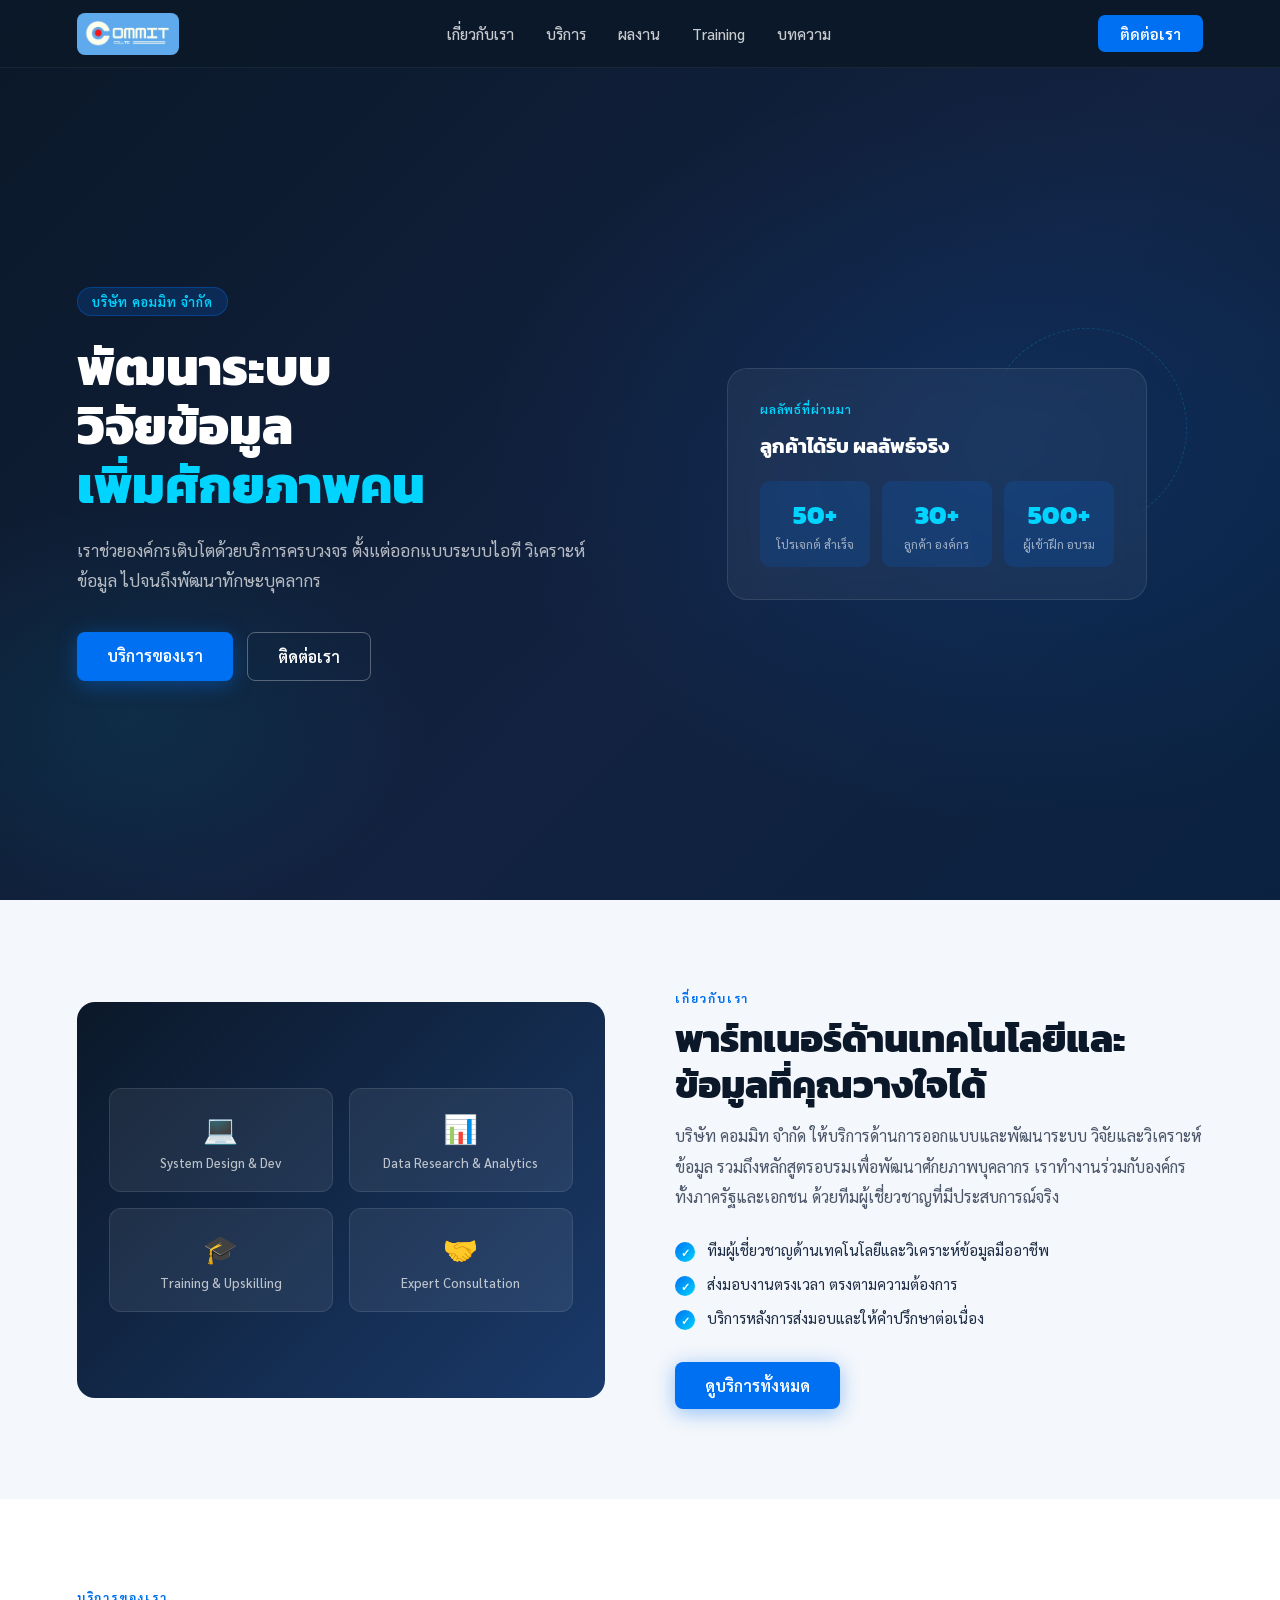
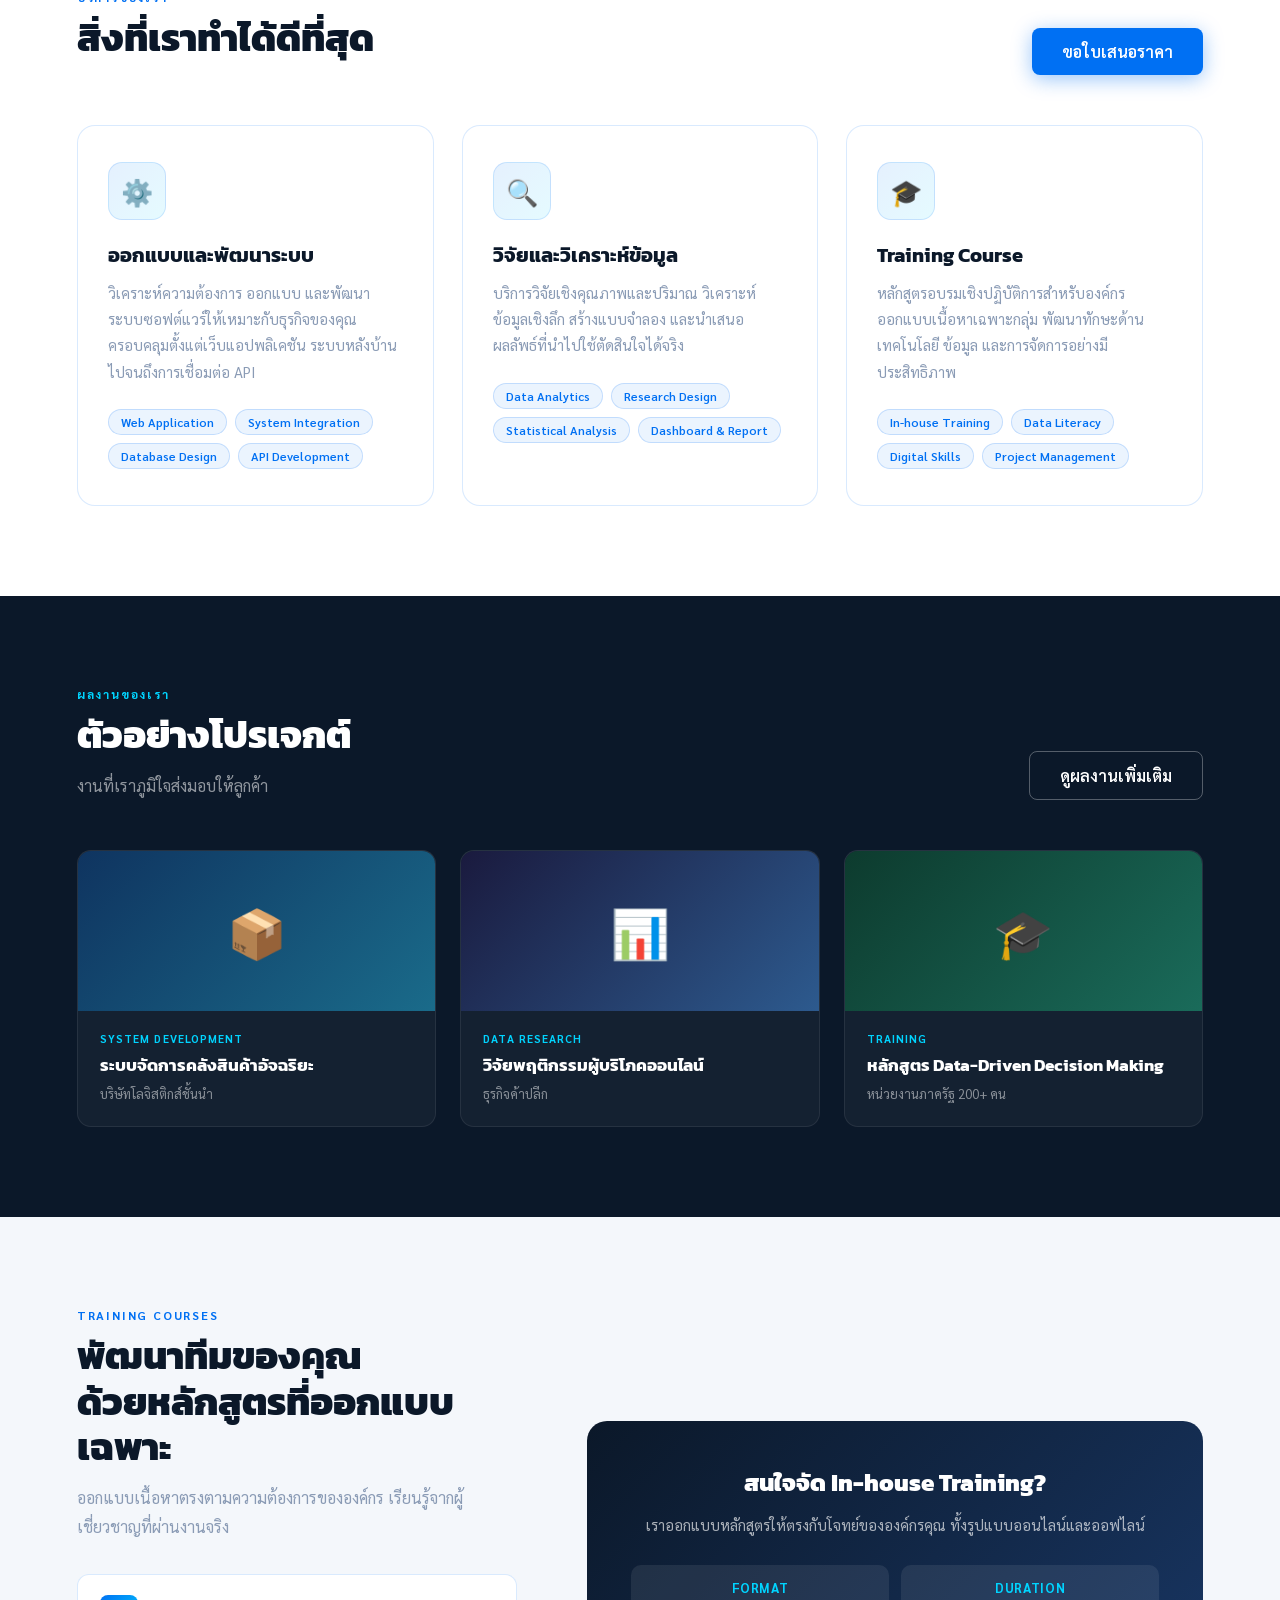
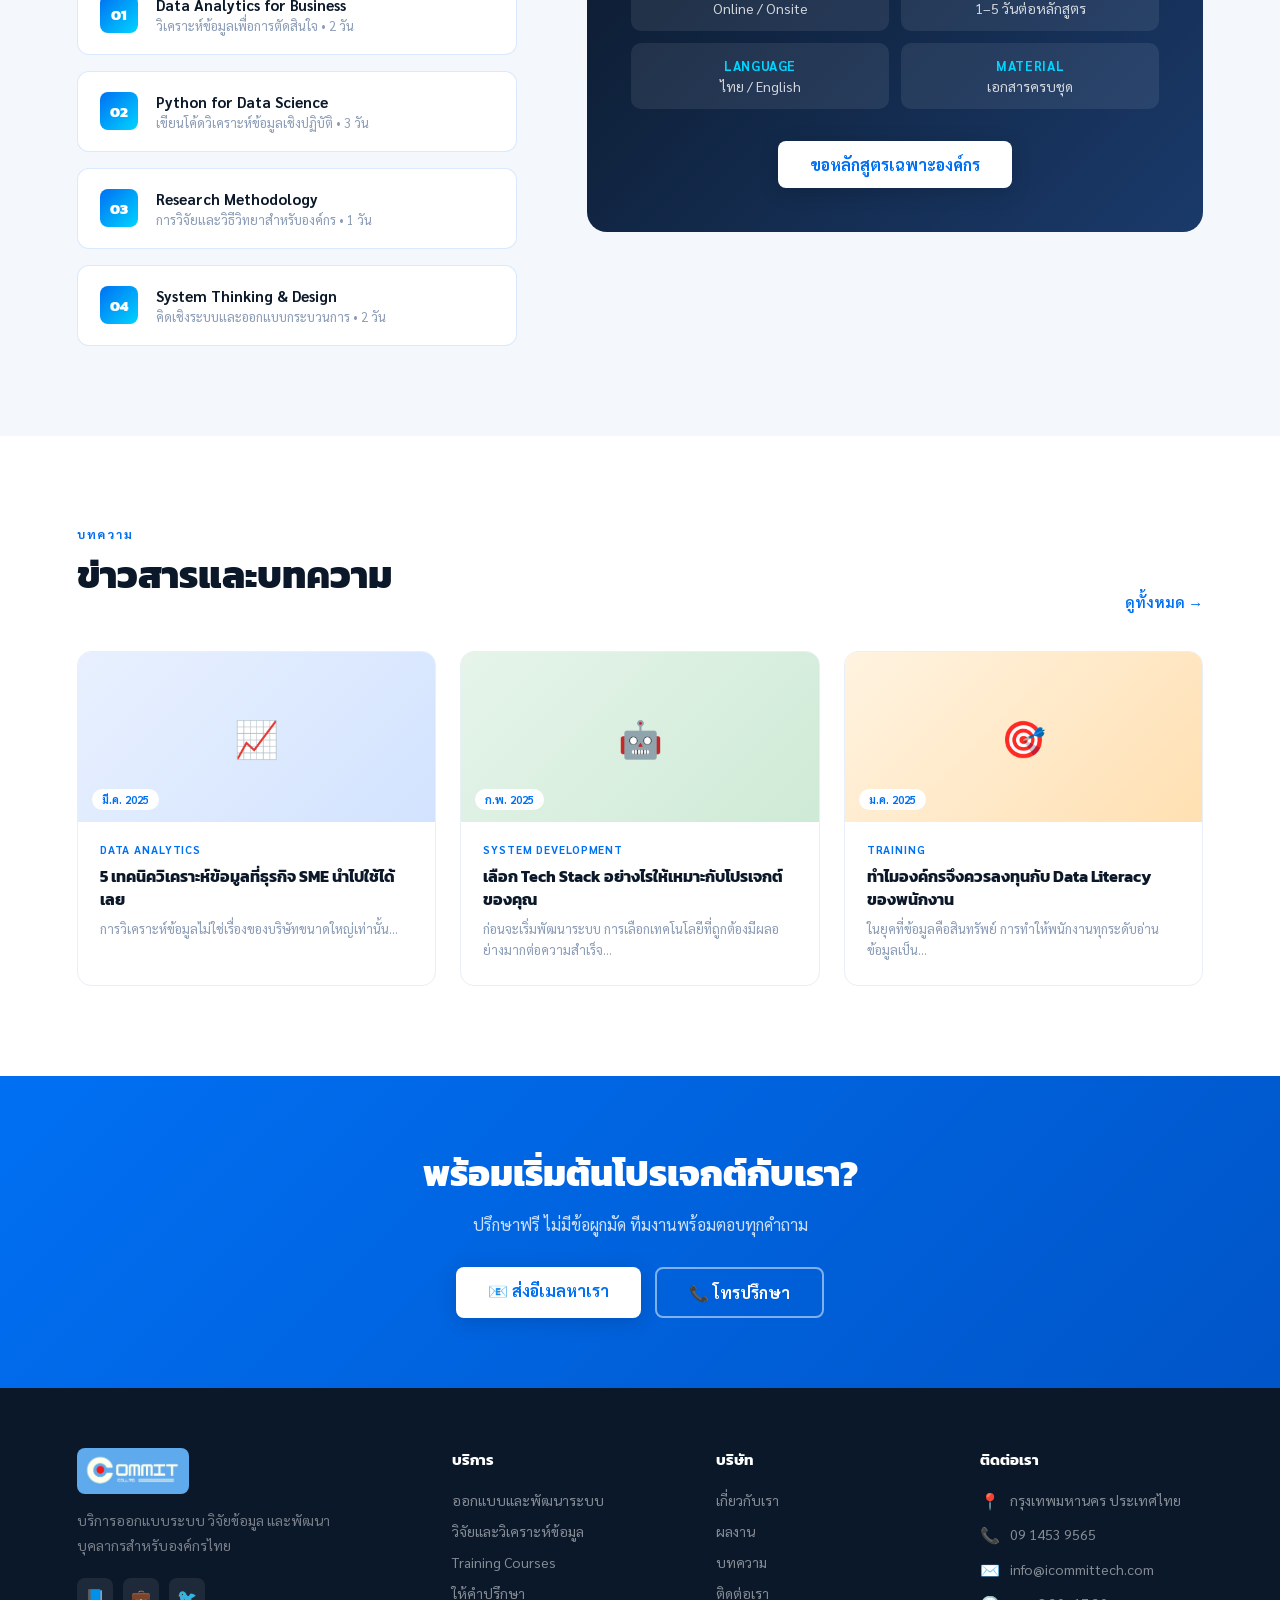
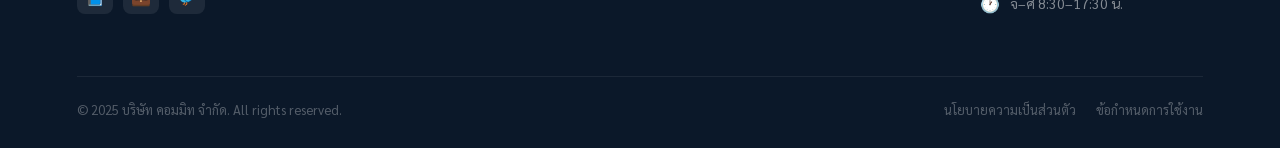
==== index.html @ 8784b89d "first upload website" ====
<!DOCTYPE html>
<html lang="th">
<head>
  <meta charset="UTF-8" />
  <meta name="viewport" content="width=device-width, initial-scale=1.0" />

  <!-- SEO -->
  <title>Commit Co., Ltd. | ออกแบบระบบ วิจัยข้อมูล Training</title>
  <meta name="description" content="บริษัท คอมมิท จำกัด ให้บริการออกแบบและพัฒนาระบบ วิจัยและวิเคราะห์ข้อมูล และ Training Course สำหรับองค์กรไทย" />
  <meta name="keywords" content="ออกแบบระบบ, พัฒนาระบบ, วิจัยข้อมูล, Data Analytics, Training, บริษัท คอมมิท" />

  <!-- Open Graph (Social Share) -->
  <meta property="og:title"       content="Commit Co., Ltd." />
  <meta property="og:description" content="ออกแบบระบบ วิจัยข้อมูล และ Training Course สำหรับองค์กร" />
  <meta property="og:image"       content="img/logo.png" />
  <meta property="og:type"        content="website" />

  <!-- Favicon -->
  <link rel="icon" type="image/png" href="img/logo.png" />

  <!-- Google Fonts -->
  <link rel="preconnect" href="https://fonts.googleapis.com" />
  <link rel="preconnect" href="https://fonts.gstatic.com" crossorigin />
  <link href="https://fonts.googleapis.com/css2?family=Sarabun:wght@300;400;500;600;700;800&family=Kanit:wght@400;600;700;800&display=swap" rel="stylesheet" />

  <!-- Stylesheet -->
  <link rel="stylesheet" href="css/style.css" />
</head>
<body>

<!-- ═══════════════════════════════════════════════════════
     NAVBAR
════════════════════════════════════════════════════════ -->
<nav role="navigation" aria-label="Main Navigation">
  <a href="#" class="logo">
    <img src="img/logo.png" alt="Commit Co., Ltd." style="height:42px;width:auto;border-radius:8px;" />
  </a>

  <ul class="nav-links">
    <li><a href="#about">เกี่ยวกับเรา</a></li>
    <li><a href="#services">บริการ</a></li>
    <li><a href="#projects">ผลงาน</a></li>
    <li><a href="#training">Training</a></li>
    <li><a href="#news">บทความ</a></li>
  </ul>

  <button class="nav-cta" onclick="document.getElementById('contact').scrollIntoView({behavior:'smooth'})">
    ติดต่อเรา
  </button>

  <div class="hamburger" role="button" aria-label="Toggle menu" aria-expanded="false" tabindex="0">
    <span></span><span></span><span></span>
  </div>
</nav>

<!-- Mobile Drawer -->
<div class="mobile-menu" aria-hidden="true">
  <a href="#about">เกี่ยวกับเรา</a>
  <a href="#services">บริการ</a>
  <a href="#projects">ผลงาน</a>
  <a href="#training">Training</a>
  <a href="#news">บทความ</a>
  <a href="#contact">ติดต่อเรา</a>
</div>


<!-- ═══════════════════════════════════════════════════════
     HERO
════════════════════════════════════════════════════════ -->
<section id="hero" aria-label="Hero">
  <div class="hero-bg"></div>
  <div class="hero-grid">

    <div class="hero-content">
      <div class="hero-label">บริษัท คอมมิท จำกัด</div>
      <h1 class="hero-title">
        พัฒนาระบบ<br />
        วิจัยข้อมูล<br />
        <span class="accent">เพิ่มศักยภาพคน</span>
      </h1>
      <p class="hero-desc">
        เราช่วยองค์กรเติบโตด้วยบริการครบวงจร ตั้งแต่ออกแบบระบบไอที
        วิเคราะห์ข้อมูล ไปจนถึงพัฒนาทักษะบุคลากร
      </p>
      <div class="hero-btns">
        <a href="#services" class="btn-primary">บริการของเรา</a>
        <a href="#contact"  class="btn-outline">ติดต่อเรา</a>
      </div>
    </div>

    <div class="hero-visual" aria-hidden="true">
      <div class="hero-card-wrap">
        <div class="deco-ring"></div>
        <div class="hero-card">
          <div class="hero-card-tag">ผลลัพธ์ที่ผ่านมา</div>
          <h3>ลูกค้าได้รับ ผลลัพธ์จริง</h3>
          <div class="hero-stats">
            <div class="stat">
              <span class="stat-num">50+</span>
              <span class="stat-lbl">โปรเจกต์ สำเร็จ</span>
            </div>
            <div class="stat">
              <span class="stat-num">30+</span>
              <span class="stat-lbl">ลูกค้า องค์กร</span>
            </div>
            <div class="stat">
              <span class="stat-num">500+</span>
              <span class="stat-lbl">ผู้เข้าฝึก อบรม</span>
            </div>
          </div>
        </div>
      </div>
    </div>

  </div>
</section>


<!-- ═══════════════════════════════════════════════════════
     ABOUT
════════════════════════════════════════════════════════ -->
<section id="about" aria-label="About Us">
  <div class="section-inner">
    <div class="about-grid">

      <div class="about-img" aria-hidden="true">
        <div class="about-img-inner">
          <div class="about-block">
            <div class="about-block-icon">💻</div>
            <div class="about-block-txt">System Design &amp; Dev</div>
          </div>
          <div class="about-block">
            <div class="about-block-icon">📊</div>
            <div class="about-block-txt">Data Research &amp; Analytics</div>
          </div>
          <div class="about-block">
            <div class="about-block-icon">🎓</div>
            <div class="about-block-txt">Training &amp; Upskilling</div>
          </div>
          <div class="about-block">
            <div class="about-block-icon">🤝</div>
            <div class="about-block-txt">Expert Consultation</div>
          </div>
        </div>
      </div>

      <div class="about-content">
        <div class="sec-label">เกี่ยวกับเรา</div>
        <h2 class="sec-title">พาร์ทเนอร์ด้านเทคโนโลยีและข้อมูลที่คุณวางใจได้</h2>
        <p class="about-body">
          บริษัท คอมมิท จำกัด ให้บริการด้านการออกแบบและพัฒนาระบบ วิจัยและวิเคราะห์ข้อมูล
          รวมถึงหลักสูตรอบรมเพื่อพัฒนาศักยภาพบุคลากร เราทำงานร่วมกับองค์กรทั้งภาครัฐและเอกชน
          ด้วยทีมผู้เชี่ยวชาญที่มีประสบการณ์จริง
        </p>
        <div class="about-points">
          <div class="about-point">
            <div class="point-dot"></div>
            <span>ทีมผู้เชี่ยวชาญด้านเทคโนโลยีและวิเคราะห์ข้อมูลมืออาชีพ</span>
          </div>
          <div class="about-point">
            <div class="point-dot"></div>
            <span>ส่งมอบงานตรงเวลา ตรงตามความต้องการ</span>
          </div>
          <div class="about-point">
            <div class="point-dot"></div>
            <span>บริการหลังการส่งมอบและให้คำปรึกษาต่อเนื่อง</span>
          </div>
        </div>
        <a href="#services" class="btn-primary">ดูบริการทั้งหมด</a>
      </div>

    </div>
  </div>
</section>


<!-- ═══════════════════════════════════════════════════════
     SERVICES
════════════════════════════════════════════════════════ -->
<section id="services" aria-label="Services">
  <div class="section-inner">
    <div class="services-header">
      <div>
        <div class="sec-label">บริการของเรา</div>
        <h2 class="sec-title">สิ่งที่เราทำได้ดีที่สุด</h2>
      </div>
      <a href="#contact" class="btn-primary">ขอใบเสนอราคา</a>
    </div>

    <div class="service-cards">

      <article class="service-card">
        <div class="svc-icon" aria-hidden="true">⚙️</div>
        <h3 class="svc-title">ออกแบบและพัฒนาระบบ</h3>
        <p class="svc-desc">
          วิเคราะห์ความต้องการ ออกแบบ และพัฒนาระบบซอฟต์แวร์ให้เหมาะกับธุรกิจของคุณ
          ครอบคลุมตั้งแต่เว็บแอปพลิเคชัน ระบบหลังบ้าน ไปจนถึงการเชื่อมต่อ API
        </p>
        <div class="svc-tags">
          <span class="tag">Web Application</span>
          <span class="tag">System Integration</span>
          <span class="tag">Database Design</span>
          <span class="tag">API Development</span>
        </div>
      </article>

      <article class="service-card">
        <div class="svc-icon" aria-hidden="true">🔍</div>
        <h3 class="svc-title">วิจัยและวิเคราะห์ข้อมูล</h3>
        <p class="svc-desc">
          บริการวิจัยเชิงคุณภาพและปริมาณ วิเคราะห์ข้อมูลเชิงลึก สร้างแบบจำลอง
          และนำเสนอผลลัพธ์ที่นำไปใช้ตัดสินใจได้จริง
        </p>
        <div class="svc-tags">
          <span class="tag">Data Analytics</span>
          <span class="tag">Research Design</span>
          <span class="tag">Statistical Analysis</span>
          <span class="tag">Dashboard &amp; Report</span>
        </div>
      </article>

      <article class="service-card">
        <div class="svc-icon" aria-hidden="true">🎓</div>
        <h3 class="svc-title">Training Course</h3>
        <p class="svc-desc">
          หลักสูตรอบรมเชิงปฏิบัติการสำหรับองค์กร ออกแบบเนื้อหาเฉพาะกลุ่ม
          พัฒนาทักษะด้านเทคโนโลยี ข้อมูล และการจัดการอย่างมีประสิทธิภาพ
        </p>
        <div class="svc-tags">
          <span class="tag">In-house Training</span>
          <span class="tag">Data Literacy</span>
          <span class="tag">Digital Skills</span>
          <span class="tag">Project Management</span>
        </div>
      </article>

    </div>
  </div>
</section>


<!-- ═══════════════════════════════════════════════════════
     PROJECTS
════════════════════════════════════════════════════════ -->
<section id="projects" aria-label="Projects">
  <div class="section-inner">
    <div class="projects-header">
      <div>
        <div class="sec-label">ผลงานของเรา</div>
        <h2 class="sec-title">ตัวอย่างโปรเจกต์</h2>
        <p class="sec-desc">งานที่เราภูมิใจส่งมอบให้ลูกค้า</p>
      </div>
      <a href="#contact" class="btn-outline" style="color:#fff;border-color:rgba(255,255,255,0.3);">
        ดูผลงานเพิ่มเติม
      </a>
    </div>

    <div class="project-grid">

      <article class="project-card">
        <div class="project-thumb t1" aria-hidden="true">📦</div>
        <div class="project-body">
          <div class="project-cat">System Development</div>
          <h3 class="project-name">ระบบจัดการคลังสินค้าอัจฉริยะ</h3>
          <p class="project-sub">บริษัทโลจิสติกส์ชั้นนำ</p>
        </div>
      </article>

      <article class="project-card">
        <div class="project-thumb t2" aria-hidden="true">📊</div>
        <div class="project-body">
          <div class="project-cat">Data Research</div>
          <h3 class="project-name">วิจัยพฤติกรรมผู้บริโภคออนไลน์</h3>
          <p class="project-sub">ธุรกิจค้าปลีก</p>
        </div>
      </article>

      <article class="project-card">
        <div class="project-thumb t3" aria-hidden="true">🎓</div>
        <div class="project-body">
          <div class="project-cat">Training</div>
          <h3 class="project-name">หลักสูตร Data-Driven Decision Making</h3>
          <p class="project-sub">หน่วยงานภาครัฐ 200+ คน</p>
        </div>
      </article>

    </div>
  </div>
</section>


<!-- ═══════════════════════════════════════════════════════
     TRAINING
════════════════════════════════════════════════════════ -->
<section id="training" aria-label="Training Courses">
  <div class="section-inner">
    <div class="training-grid">

      <div>
        <div class="sec-label">Training Courses</div>
        <h2 class="sec-title">พัฒนาทีมของคุณ<br />ด้วยหลักสูตรที่ออกแบบเฉพาะ</h2>
        <p class="sec-desc">
          ออกแบบเนื้อหาตรงตามความต้องการขององค์กร เรียนรู้จากผู้เชี่ยวชาญที่ผ่านงานจริง
        </p>
        <div class="course-list">
          <div class="course-item">
            <div class="course-num">01</div>
            <div class="course-info">
              <div class="course-name">Data Analytics for Business</div>
              <div class="course-meta">วิเคราะห์ข้อมูลเพื่อการตัดสินใจ • 2 วัน</div>
            </div>
          </div>
          <div class="course-item">
            <div class="course-num">02</div>
            <div class="course-info">
              <div class="course-name">Python for Data Science</div>
              <div class="course-meta">เขียนโค้ดวิเคราะห์ข้อมูลเชิงปฏิบัติ • 3 วัน</div>
            </div>
          </div>
          <div class="course-item">
            <div class="course-num">03</div>
            <div class="course-info">
              <div class="course-name">Research Methodology</div>
              <div class="course-meta">การวิจัยและวิธีวิทยาสำหรับองค์กร • 1 วัน</div>
            </div>
          </div>
          <div class="course-item">
            <div class="course-num">04</div>
            <div class="course-info">
              <div class="course-name">System Thinking &amp; Design</div>
              <div class="course-meta">คิดเชิงระบบและออกแบบกระบวนการ • 2 วัน</div>
            </div>
          </div>
        </div>
      </div>

      <div class="training-cta-box">
        <h3>สนใจจัด In-house Training?</h3>
        <p>เราออกแบบหลักสูตรให้ตรงกับโจทย์ขององค์กรคุณ ทั้งรูปแบบออนไลน์และออฟไลน์</p>
        <div class="cta-feat">
          <div class="cta-feat-item"><strong>FORMAT</strong>Online / Onsite</div>
          <div class="cta-feat-item"><strong>DURATION</strong>1–5 วันต่อหลักสูตร</div>
          <div class="cta-feat-item"><strong>LANGUAGE</strong>ไทย / English</div>
          <div class="cta-feat-item"><strong>MATERIAL</strong>เอกสารครบชุด</div>
        </div>
        <a href="#contact" class="btn-white">ขอหลักสูตรเฉพาะองค์กร</a>
      </div>

    </div>
  </div>
</section>


<!-- ═══════════════════════════════════════════════════════
     NEWS
════════════════════════════════════════════════════════ -->
<section id="news" aria-label="News and Articles">
  <div class="section-inner">
    <div class="news-header">
      <div>
        <div class="sec-label">บทความ</div>
        <h2 class="sec-title">ข่าวสารและบทความ</h2>
      </div>
      <a href="#" class="news-all-link">ดูทั้งหมด →</a>
    </div>

    <div class="news-grid">

      <article class="news-card">
        <div class="news-thumb n1" aria-hidden="true">
          📈
          <div class="news-date">มี.ค. 2025</div>
        </div>
        <div class="news-body">
          <div class="news-cat">Data Analytics</div>
          <h3 class="news-title">5 เทคนิควิเคราะห์ข้อมูลที่ธุรกิจ SME นำไปใช้ได้เลย</h3>
          <p class="news-excerpt">การวิเคราะห์ข้อมูลไม่ใช่เรื่องของบริษัทขนาดใหญ่เท่านั้น...</p>
        </div>
      </article>

      <article class="news-card">
        <div class="news-thumb n2" aria-hidden="true">
          🤖
          <div class="news-date">ก.พ. 2025</div>
        </div>
        <div class="news-body">
          <div class="news-cat">System Development</div>
          <h3 class="news-title">เลือก Tech Stack อย่างไรให้เหมาะกับโปรเจกต์ของคุณ</h3>
          <p class="news-excerpt">ก่อนจะเริ่มพัฒนาระบบ การเลือกเทคโนโลยีที่ถูกต้องมีผลอย่างมากต่อความสำเร็จ...</p>
        </div>
      </article>

      <article class="news-card">
        <div class="news-thumb n3" aria-hidden="true">
          🎯
          <div class="news-date">ม.ค. 2025</div>
        </div>
        <div class="news-body">
          <div class="news-cat">Training</div>
          <h3 class="news-title">ทำไมองค์กรจึงควรลงทุนกับ Data Literacy ของพนักงาน</h3>
          <p class="news-excerpt">ในยุคที่ข้อมูลคือสินทรัพย์ การทำให้พนักงานทุกระดับอ่านข้อมูลเป็น...</p>
        </div>
      </article>

    </div>
  </div>
</section>


<!-- ═══════════════════════════════════════════════════════
     CTA BAND
════════════════════════════════════════════════════════ -->
<section id="cta-band" aria-label="Call to Action">
  <h2>พร้อมเริ่มต้นโปรเจกต์กับเรา?</h2>
  <p>ปรึกษาฟรี ไม่มีข้อผูกมัด ทีมงานพร้อมตอบทุกคำถาม</p>
  <div class="cta-band-btns">
    <a href="mailto:info@commit.co.th" class="btn-white">📧 ส่งอีเมลหาเรา</a>
    <a href="tel:020000000"            class="btn-ghost">📞 โทรปรึกษา</a>
  </div>
</section>


<!-- ═══════════════════════════════════════════════════════
     FOOTER
════════════════════════════════════════════════════════ -->
<footer id="contact" aria-label="Footer and Contact">
  <div class="footer-grid">

    <div class="footer-brand">
      <a href="#" class="logo">
        <img src="img/logo.png" alt="Commit Co., Ltd." style="height:46px;width:auto;border-radius:8px;" />
      </a>
      <p>บริการออกแบบระบบ วิจัยข้อมูล และพัฒนาบุคลากรสำหรับองค์กรไทย</p>
      <div class="footer-social">
        <a href="#" class="social-btn" aria-label="Facebook">📘</a>
        <a href="#" class="social-btn" aria-label="LinkedIn">💼</a>
        <a href="#" class="social-btn" aria-label="Twitter">🐦</a>
      </div>
    </div>

    <div class="footer-col">
      <h4>บริการ</h4>
      <ul>
        <li><a href="#services">ออกแบบและพัฒนาระบบ</a></li>
        <li><a href="#services">วิจัยและวิเคราะห์ข้อมูล</a></li>
        <li><a href="#training">Training Courses</a></li>
        <li><a href="#services">ให้คำปรึกษา</a></li>
      </ul>
    </div>

    <div class="footer-col">
      <h4>บริษัท</h4>
      <ul>
        <li><a href="#about">เกี่ยวกับเรา</a></li>
        <li><a href="#projects">ผลงาน</a></li>
        <li><a href="#news">บทความ</a></li>
        <li><a href="#contact">ติดต่อเรา</a></li>
      </ul>
    </div>

    <div class="footer-col">
      <h4>ติดต่อเรา</h4>
      <div class="footer-contact-item">
        <span class="contact-icon">📍</span>
        <span class="contact-text">กรุงเทพมหานคร ประเทศไทย</span>
      </div>
      <div class="footer-contact-item">
        <span class="contact-icon">📞</span>
        <span class="contact-text">09 1453 9565</span>
      </div>
      <div class="footer-contact-item">
        <span class="contact-icon">✉️</span>
        <span class="contact-text">info@icommittech.com</span>
      </div>
      <div class="footer-contact-item">
        <span class="contact-icon">🕐</span>
        <span class="contact-text">จ–ศ 8:30–17:30 น.</span>
      </div>
    </div>

  </div>

  <div class="footer-bottom">
    <p>© 2025 บริษัท คอมมิท จำกัด. All rights reserved.</p>
    <div class="footer-links">
      <a href="#">นโยบายความเป็นส่วนตัว</a>
      <a href="#">ข้อกำหนดการใช้งาน</a>
    </div>
  </div>
</footer>


<!-- JavaScript -->
<script src="js/main.js"></script>
</body>
</html>
---- css/style.css ----
/* ============================================================
   COMMIT CO., LTD. — Main Stylesheet
   style.css
   ============================================================ */

*, *::before, *::after { box-sizing: border-box; margin: 0; padding: 0; }

:root {
  --navy:    #0B1829;
  --navy2:   #122240;
  --blue:    #0070F3;
  --blue-lt: #3B9BFF;
  --cyan:    #00D4FF;
  --white:   #FFFFFF;
  --off:     #F4F7FB;
  --gray:    #8A9BB5;
  --text:    #1E2D45;
  --border:  rgba(0,112,243,0.15);
  --shadow:  0 8px 40px rgba(0,0,0,0.10);
}

html { scroll-behavior: smooth; }
body { font-family: 'Sarabun', sans-serif; color: var(--text); background: #fff; overflow-x: hidden; }

/* ── NAVBAR ─────────────────────────────────────────── */
nav {
  position: fixed; top: 0; left: 0; right: 0; z-index: 100;
  display: flex; align-items: center; justify-content: space-between;
  padding: 0 6%; height: 68px;
  background: rgba(11,24,41,0.96);
  backdrop-filter: blur(12px);
  border-bottom: 1px solid rgba(255,255,255,0.06);
  transition: background .3s;
}
.logo { display: flex; align-items: center; gap: 10px; text-decoration: none; }
.nav-links { display: flex; gap: 32px; list-style: none; }
.nav-links a {
  color: rgba(255,255,255,0.78); text-decoration: none;
  font-size: 15px; font-weight: 500; transition: color .2s;
}
.nav-links a:hover { color: var(--cyan); }
.nav-cta {
  background: var(--blue); color: #fff; border: none; border-radius: 7px;
  padding: 9px 22px; font-family: 'Sarabun', sans-serif; font-size: 15px;
  font-weight: 600; cursor: pointer; transition: background .2s, transform .15s;
}
.nav-cta:hover { background: var(--blue-lt); transform: translateY(-1px); }
.hamburger { display: none; flex-direction: column; gap: 5px; cursor: pointer; }
.hamburger span { display: block; width: 24px; height: 2px; background: #fff; border-radius: 2px; }

/* Mobile Nav Drawer */
.mobile-menu {
  display: none; position: fixed; top: 68px; left: 0; right: 0; z-index: 99;
  background: rgba(11,24,41,0.98); backdrop-filter: blur(12px);
  padding: 20px 6% 28px; border-bottom: 1px solid rgba(255,255,255,0.08);
  flex-direction: column; gap: 4px;
}
.mobile-menu.open { display: flex; }
.mobile-menu a {
  color: rgba(255,255,255,0.8); text-decoration: none; font-size: 16px;
  font-weight: 500; padding: 12px 0; border-bottom: 1px solid rgba(255,255,255,0.06);
  transition: color .2s;
}
.mobile-menu a:last-child { border-bottom: none; }
.mobile-menu a:hover { color: var(--cyan); }

/* ── HERO ────────────────────────────────────────────── */
#hero {
  min-height: 100vh;
  background: linear-gradient(135deg, var(--navy) 0%, var(--navy2) 60%, #0a2240 100%);
  display: flex; align-items: center;
  padding: 68px 6% 0;
  position: relative; overflow: hidden;
}
.hero-bg {
  position: absolute; inset: 0; pointer-events: none;
  background:
    radial-gradient(ellipse 60% 60% at 80% 50%, rgba(0,112,243,0.14) 0%, transparent 70%),
    radial-gradient(ellipse 40% 40% at 10% 80%, rgba(0,212,255,0.08) 0%, transparent 60%);
}
.hero-grid {
  display: grid; grid-template-columns: 1fr 1fr;
  gap: 60px; align-items: center;
  width: 100%; max-width: 1200px; margin: 0 auto;
  position: relative; z-index: 1;
}
.hero-label {
  display: inline-block;
  background: rgba(0,112,243,0.18); border: 1px solid rgba(0,112,243,0.35);
  color: var(--cyan); font-size: 13px; font-weight: 600; letter-spacing: .08em;
  padding: 5px 14px; border-radius: 20px; margin-bottom: 22px; text-transform: uppercase;
}
.hero-title {
  font-family: 'Kanit', sans-serif; font-size: clamp(32px,4vw,52px);
  font-weight: 800; color: #fff; line-height: 1.15; margin-bottom: 20px;
}
.hero-title .accent { color: var(--cyan); }
.hero-desc { font-size: 17px; color: rgba(255,255,255,0.7); line-height: 1.8; margin-bottom: 36px; }
.hero-btns { display: flex; gap: 14px; flex-wrap: wrap; }

/* Buttons */
.btn-primary {
  background: var(--blue); color: #fff; padding: 13px 30px; border-radius: 8px;
  font-size: 16px; font-weight: 600; text-decoration: none;
  transition: background .2s, transform .15s, box-shadow .2s;
  box-shadow: 0 4px 20px rgba(0,112,243,0.4);
  display: inline-block;
}
.btn-primary:hover { background: var(--blue-lt); transform: translateY(-2px); box-shadow: 0 6px 28px rgba(0,112,243,0.5); }
.btn-outline {
  border: 1.5px solid rgba(255,255,255,0.3); color: #fff;
  padding: 13px 30px; border-radius: 8px;
  font-size: 16px; font-weight: 600; text-decoration: none;
  transition: border-color .2s, background .2s; display: inline-block;
}
.btn-outline:hover { border-color: var(--cyan); background: rgba(0,212,255,0.08); }
.btn-white {
  background: #fff; color: var(--blue); padding: 13px 32px; border-radius: 8px;
  font-size: 16px; font-weight: 700; text-decoration: none;
  transition: transform .15s, box-shadow .2s;
  box-shadow: 0 4px 20px rgba(0,0,0,0.15); display: inline-block;
}
.btn-white:hover { transform: translateY(-2px); box-shadow: 0 6px 28px rgba(0,0,0,0.2); }
.btn-ghost {
  border: 2px solid rgba(255,255,255,0.5); color: #fff;
  padding: 13px 32px; border-radius: 8px;
  font-size: 16px; font-weight: 700; text-decoration: none;
  transition: border-color .2s, background .2s; display: inline-block;
}
.btn-ghost:hover { border-color: #fff; background: rgba(255,255,255,0.1); }

/* Hero Visual Card */
.hero-visual { display: flex; justify-content: center; align-items: center; }
.hero-card-wrap { position: relative; width: 100%; max-width: 420px; }
.hero-card {
  background: rgba(255,255,255,0.05); border: 1px solid rgba(255,255,255,0.1);
  border-radius: 20px; padding: 32px; backdrop-filter: blur(10px);
  animation: float 5s ease-in-out infinite;
}
@keyframes float { 0%,100%{transform:translateY(0)} 50%{transform:translateY(-12px)} }
.hero-card-tag {
  font-size: 12px; color: var(--cyan); font-weight: 600;
  letter-spacing: .08em; text-transform: uppercase; margin-bottom: 14px;
}
.hero-card h3 { color: #fff; font-family: 'Kanit', sans-serif; font-size: 20px; font-weight: 700; margin-bottom: 20px; }
.hero-stats { display: grid; grid-template-columns: repeat(3,1fr); gap: 12px; }
.stat { background: rgba(0,112,243,0.15); border-radius: 10px; padding: 14px 10px; text-align: center; }
.stat-num { font-family: 'Kanit', sans-serif; font-size: 26px; font-weight: 800; color: var(--cyan); display: block; }
.stat-lbl { font-size: 12px; color: rgba(255,255,255,0.6); margin-top: 3px; line-height: 1.3; display: block; }
.deco-ring {
  position: absolute; width: 200px; height: 200px; border-radius: 50%;
  border: 1.5px dashed rgba(0,212,255,0.2);
  top: -40px; right: -40px; animation: spin 25s linear infinite;
}
@keyframes spin { to{transform:rotate(360deg)} }

/* ── SECTIONS BASE ───────────────────────────────────── */
section { padding: 90px 6%; }
.section-inner { max-width: 1200px; margin: 0 auto; }
.sec-label {
  font-size: 12px; font-weight: 700; letter-spacing: .15em;
  text-transform: uppercase; color: var(--blue); margin-bottom: 10px;
}
.sec-title {
  font-family: 'Kanit', sans-serif; font-size: clamp(26px,3vw,38px);
  font-weight: 800; color: var(--navy); line-height: 1.2; margin-bottom: 14px;
}
.sec-desc { font-size: 16px; color: var(--gray); line-height: 1.8; max-width: 580px; }

/* ── ABOUT ───────────────────────────────────────────── */
#about { background: var(--off); }
.about-grid { display: grid; grid-template-columns: 1fr 1fr; gap: 70px; align-items: center; }
.about-img {
  border-radius: 18px; overflow: hidden;
  background: linear-gradient(135deg, var(--navy) 0%, #1a3a6b 100%);
  aspect-ratio: 4/3; display: flex; align-items: center; justify-content: center;
}
.about-img-inner { display: grid; grid-template-columns: 1fr 1fr; gap: 16px; padding: 32px; width: 100%; }
.about-block {
  background: rgba(255,255,255,0.07); border-radius: 12px; padding: 20px 16px;
  border: 1px solid rgba(255,255,255,0.1); text-align: center;
}
.about-block-icon { font-size: 28px; margin-bottom: 8px; }
.about-block-txt { font-size: 13px; color: rgba(255,255,255,0.7); font-weight: 500; }
.about-body { font-size: 16px; color: #4A5568; line-height: 1.9; margin-bottom: 28px; }
.about-points { display: flex; flex-direction: column; gap: 12px; margin-bottom: 32px; }
.about-point { display: flex; align-items: flex-start; gap: 12px; font-size: 15px; color: var(--text); }
.point-dot {
  width: 20px; height: 20px; border-radius: 50%;
  background: linear-gradient(135deg,var(--blue),var(--cyan));
  flex-shrink: 0; margin-top: 2px;
  display: flex; align-items: center; justify-content: center;
}
.point-dot::after { content:'✓'; color:#fff; font-size:11px; font-weight:700; }

/* ── SERVICES ────────────────────────────────────────── */
#services { background: #fff; }
.services-header {
  display: flex; justify-content: space-between; align-items: flex-end;
  margin-bottom: 50px; flex-wrap: wrap; gap: 20px;
}
.service-cards { display: grid; grid-template-columns: repeat(3,1fr); gap: 28px; }
.service-card {
  border: 1.5px solid var(--border); border-radius: 18px; padding: 36px 30px;
  background: #fff; transition: transform .25s, box-shadow .25s, border-color .25s;
  position: relative; overflow: hidden;
}
.service-card::before {
  content: ''; position: absolute; top: 0; left: 0; right: 0; height: 4px;
  background: linear-gradient(90deg, var(--blue), var(--cyan));
  transform: scaleX(0); transform-origin: left; transition: transform .3s;
}
.service-card:hover { transform: translateY(-6px); box-shadow: 0 20px 50px rgba(0,112,243,0.12); border-color: var(--blue); }
.service-card:hover::before { transform: scaleX(1); }
.svc-icon {
  width: 58px; height: 58px; border-radius: 14px;
  background: linear-gradient(135deg, rgba(0,112,243,0.1), rgba(0,212,255,0.1));
  display: flex; align-items: center; justify-content: center;
  font-size: 26px; margin-bottom: 22px;
  border: 1px solid rgba(0,112,243,0.15);
}
.svc-title { font-family: 'Kanit', sans-serif; font-size: 20px; font-weight: 700; color: var(--navy); margin-bottom: 12px; line-height: 1.3; }
.svc-desc { font-size: 15px; color: var(--gray); line-height: 1.75; margin-bottom: 24px; }
.svc-tags { display: flex; flex-wrap: wrap; gap: 8px; }
.tag {
  font-size: 12px; font-weight: 600; padding: 4px 12px; border-radius: 20px;
  background: rgba(0,112,243,0.08); color: var(--blue); border: 1px solid rgba(0,112,243,0.18);
}

/* ── PROJECTS ────────────────────────────────────────── */
#projects { background: var(--navy); }
#projects .sec-label { color: var(--cyan); }
#projects .sec-title { color: #fff; }
#projects .sec-desc  { color: rgba(255,255,255,0.55); }
.projects-header {
  display: flex; justify-content: space-between; align-items: flex-end;
  flex-wrap: wrap; gap: 16px;
}
.project-grid { display: grid; grid-template-columns: repeat(3,1fr); gap: 24px; margin-top: 50px; }
.project-card {
  border-radius: 14px; overflow: hidden;
  background: rgba(255,255,255,0.04); border: 1px solid rgba(255,255,255,0.08);
  transition: transform .25s, border-color .25s; cursor: pointer;
}
.project-card:hover { transform: translateY(-4px); border-color: rgba(0,212,255,0.3); }
.project-thumb {
  height: 160px; display: flex; align-items: center;
  justify-content: center; font-size: 48px;
}
.project-thumb.t1 { background: linear-gradient(135deg,#0f3460,#1a6b8a); }
.project-thumb.t2 { background: linear-gradient(135deg,#1a1a3e,#2d5a8e); }
.project-thumb.t3 { background: linear-gradient(135deg,#0d3b2e,#1a6b5a); }
.project-body { padding: 20px 22px 24px; }
.project-cat { font-size: 11px; font-weight: 700; color: var(--cyan); letter-spacing: .1em; text-transform: uppercase; margin-bottom: 8px; }
.project-name { font-family: 'Kanit', sans-serif; font-size: 17px; font-weight: 700; color: #fff; margin-bottom: 8px; line-height: 1.35; }
.project-sub { font-size: 13px; color: rgba(255,255,255,0.5); }

/* ── TRAINING ────────────────────────────────────────── */
#training { background: var(--off); }
.training-grid { display: grid; grid-template-columns: 1fr 1.4fr; gap: 70px; align-items: center; }
.course-list { display: flex; flex-direction: column; gap: 16px; margin-top: 32px; }
.course-item {
  background: #fff; border: 1.5px solid var(--border); border-radius: 12px;
  padding: 20px 22px; display: flex; align-items: center; gap: 18px;
  transition: border-color .2s, box-shadow .2s;
}
.course-item:hover { border-color: var(--blue); box-shadow: 0 4px 20px rgba(0,112,243,0.1); }
.course-num {
  width: 38px; height: 38px; border-radius: 8px;
  background: linear-gradient(135deg,var(--blue),var(--cyan));
  color: #fff; font-family: 'Kanit', sans-serif; font-weight: 800; font-size: 15px;
  display: flex; align-items: center; justify-content: center; flex-shrink: 0;
}
.course-info { flex: 1; }
.course-name { font-weight: 700; font-size: 15px; color: var(--navy); margin-bottom: 3px; }
.course-meta { font-size: 13px; color: var(--gray); }
.training-cta-box {
  background: linear-gradient(135deg, var(--navy), #1a3a6b);
  border-radius: 20px; padding: 44px; color: #fff; text-align: center;
}
.training-cta-box h3 { font-family:'Kanit',sans-serif; font-size:24px; font-weight:800; margin-bottom:12px; }
.training-cta-box p { color:rgba(255,255,255,0.65); font-size:15px; line-height:1.7; margin-bottom:28px; }
.cta-feat { display:grid; grid-template-columns:1fr 1fr; gap:12px; margin-bottom:32px; }
.cta-feat-item { background:rgba(255,255,255,0.08); border-radius:10px; padding:14px 12px; font-size:14px; color:rgba(255,255,255,0.8); }
.cta-feat-item strong { display:block; font-size:13px; color:var(--cyan); margin-bottom:3px; font-weight:700; letter-spacing:.05em; }

/* ── NEWS ────────────────────────────────────────────── */
#news { background: #fff; }
.news-header {
  display:flex; justify-content:space-between; align-items:flex-end;
  margin-bottom:40px; flex-wrap:wrap; gap:16px;
}
.news-all-link { color:var(--blue); font-weight:600; font-size:15px; text-decoration:none; }
.news-all-link:hover { color:var(--blue-lt); }
.news-grid { display:grid; grid-template-columns:repeat(3,1fr); gap:24px; }
.news-card {
  border:1.5px solid #E8EFF8; border-radius:14px; overflow:hidden;
  transition:transform .2s, box-shadow .2s;
}
.news-card:hover { transform:translateY(-4px); box-shadow:var(--shadow); }
.news-thumb {
  height:170px; display:flex; align-items:center;
  justify-content:center; font-size:36px; position:relative;
}
.news-thumb.n1 { background:linear-gradient(135deg,#e8f0fe,#d2e3ff); }
.news-thumb.n2 { background:linear-gradient(135deg,#e6f4ea,#ceead6); }
.news-thumb.n3 { background:linear-gradient(135deg,#fff3e0,#ffe0b2); }
.news-date {
  position:absolute; bottom:12px; left:14px;
  font-size:11px; font-weight:700; color:var(--blue);
  background:#fff; padding:3px 10px; border-radius:12px;
}
.news-body { padding:20px 22px 24px; }
.news-cat { font-size:11px; font-weight:700; color:var(--blue); letter-spacing:.08em; text-transform:uppercase; margin-bottom:8px; }
.news-title { font-family:'Kanit',sans-serif; font-size:16px; font-weight:700; color:var(--navy); line-height:1.4; margin-bottom:8px; }
.news-excerpt { font-size:13px; color:var(--gray); line-height:1.65; }

/* ── CTA BAND ────────────────────────────────────────── */
#cta-band {
  background: linear-gradient(135deg, var(--blue) 0%, #0055c8 100%);
  padding: 70px 6%; text-align: center;
}
#cta-band h2 { font-family:'Kanit',sans-serif; font-size:clamp(24px,3vw,36px); font-weight:800; color:#fff; margin-bottom:14px; }
#cta-band p  { font-size:16px; color:rgba(255,255,255,0.8); margin-bottom:32px; }
.cta-band-btns { display:flex; gap:14px; justify-content:center; flex-wrap:wrap; }

/* ── FOOTER ──────────────────────────────────────────── */
footer { background: var(--navy); padding: 60px 6% 30px; }
.footer-grid {
  max-width: 1200px; margin: 0 auto;
  display: grid; grid-template-columns: 1.5fr 1fr 1fr 1fr;
  gap: 40px; margin-bottom: 50px;
}
.footer-brand p { font-size:14px; color:rgba(255,255,255,0.45); line-height:1.8; margin-top:14px; max-width:260px; }
.footer-social { display:flex; gap:10px; margin-top:20px; }
.social-btn {
  width:36px; height:36px; border-radius:8px;
  background:rgba(255,255,255,0.08);
  display:flex; align-items:center; justify-content:center;
  font-size:16px; transition:background .2s; cursor:pointer;
  text-decoration:none;
}
.social-btn:hover { background:var(--blue); }
.footer-col h4 { font-family:'Kanit',sans-serif; font-size:15px; font-weight:700; color:#fff; margin-bottom:18px; }
.footer-col ul { list-style:none; display:flex; flex-direction:column; gap:10px; }
.footer-col ul a { color:rgba(255,255,255,0.5); text-decoration:none; font-size:14px; transition:color .2s; }
.footer-col ul a:hover { color:var(--cyan); }
.footer-contact-item { display:flex; gap:10px; margin-bottom:12px; }
.contact-icon { color:var(--cyan); font-size:16px; flex-shrink:0; margin-top:1px; }
.contact-text { font-size:14px; color:rgba(255,255,255,0.5); line-height:1.6; }
.footer-bottom {
  border-top:1px solid rgba(255,255,255,0.07); padding-top:24px;
  display:flex; justify-content:space-between; align-items:center;
  flex-wrap:wrap; gap:12px; max-width:1200px; margin:0 auto;
}
.footer-bottom p { font-size:13px; color:rgba(255,255,255,0.3); }
.footer-links { display:flex; gap:20px; }
.footer-links a { font-size:13px; color:rgba(255,255,255,0.3); text-decoration:none; transition:color .2s; }
.footer-links a:hover { color:var(--cyan); }

/* ── RESPONSIVE ──────────────────────────────────────── */
@media (max-width: 900px) {
  .nav-links, .nav-cta { display: none; }
  .hamburger { display: flex; }
  .hero-grid, .about-grid, .training-grid { grid-template-columns: 1fr; }
  .hero-visual { display: none; }
  .service-cards, .project-grid, .news-grid { grid-template-columns: 1fr 1fr; }
  .footer-grid { grid-template-columns: 1fr 1fr; }
}
@media (max-width: 580px) {
  section { padding: 64px 5%; }
  .service-cards, .project-grid, .news-grid { grid-template-columns: 1fr; }
  .footer-grid { grid-template-columns: 1fr; }
  .cta-feat { grid-template-columns: 1fr; }
  .projects-header { flex-direction: column; align-items: flex-start; }
}
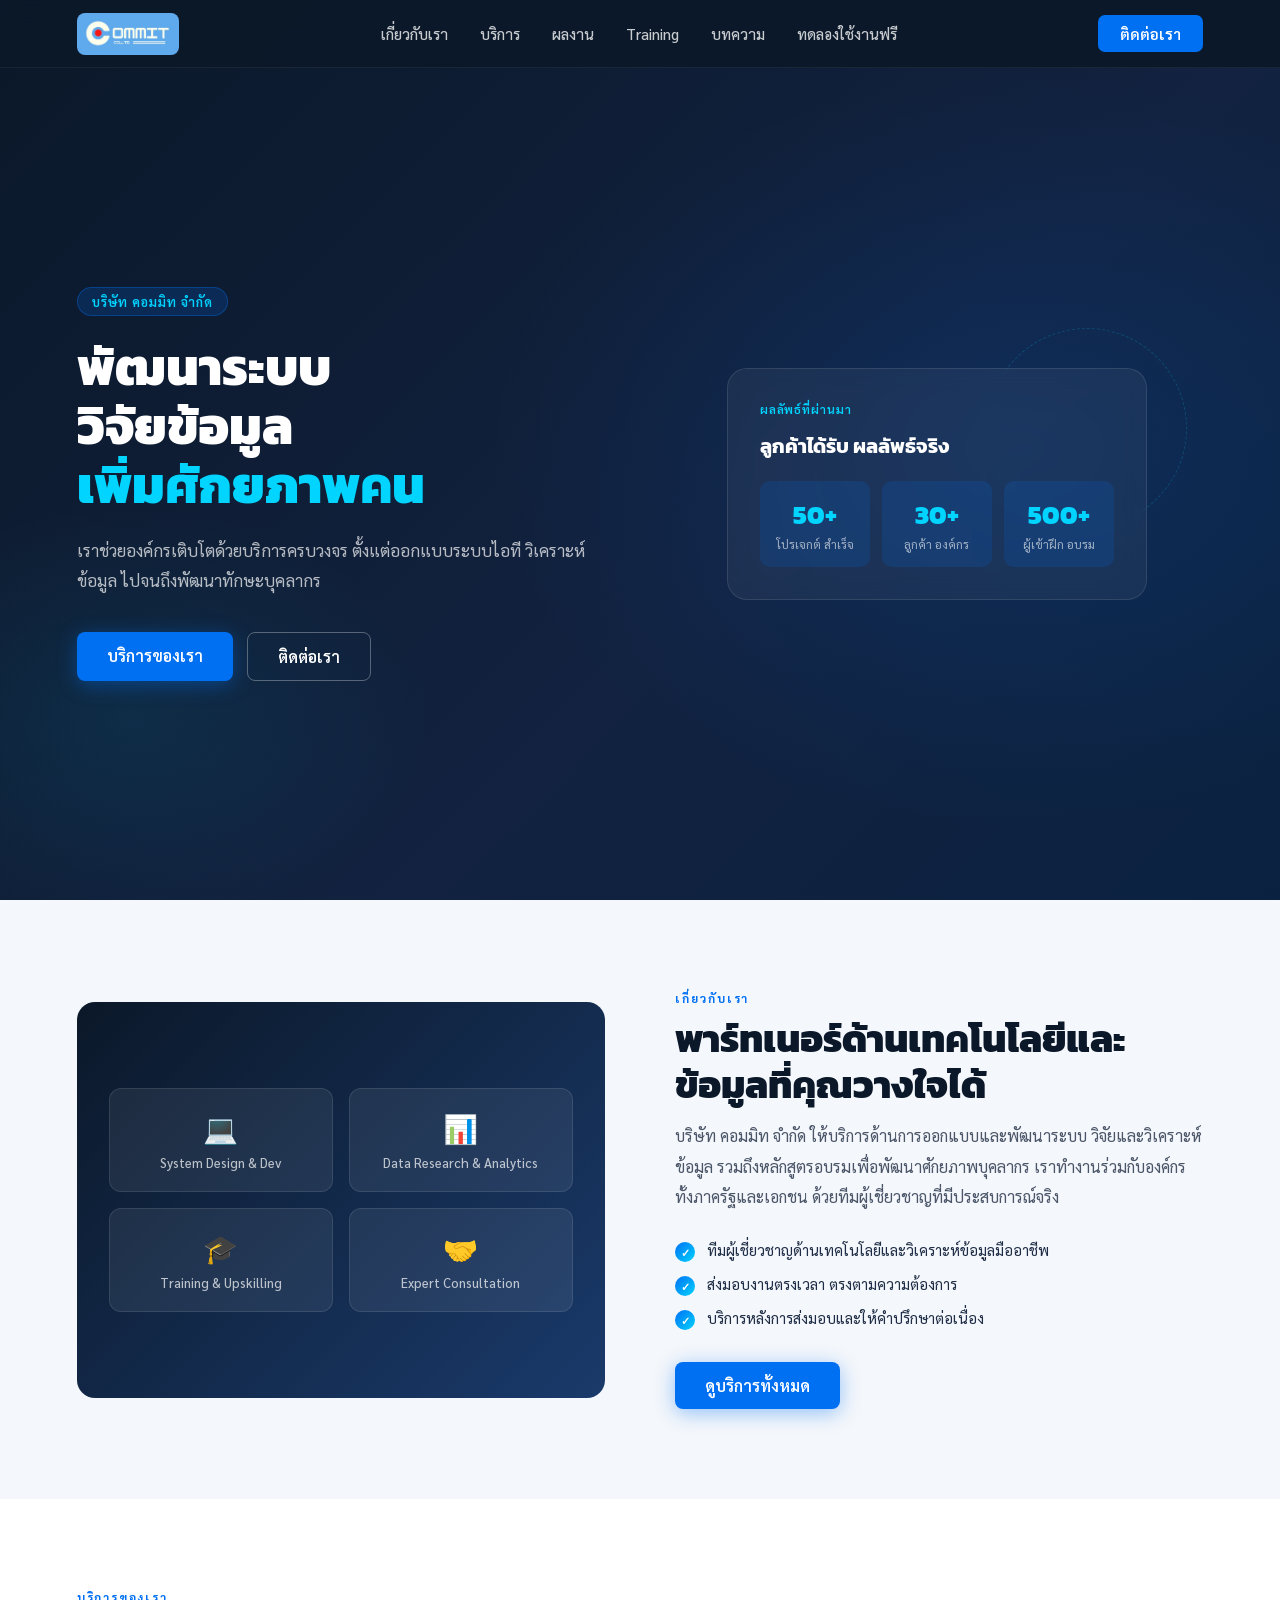
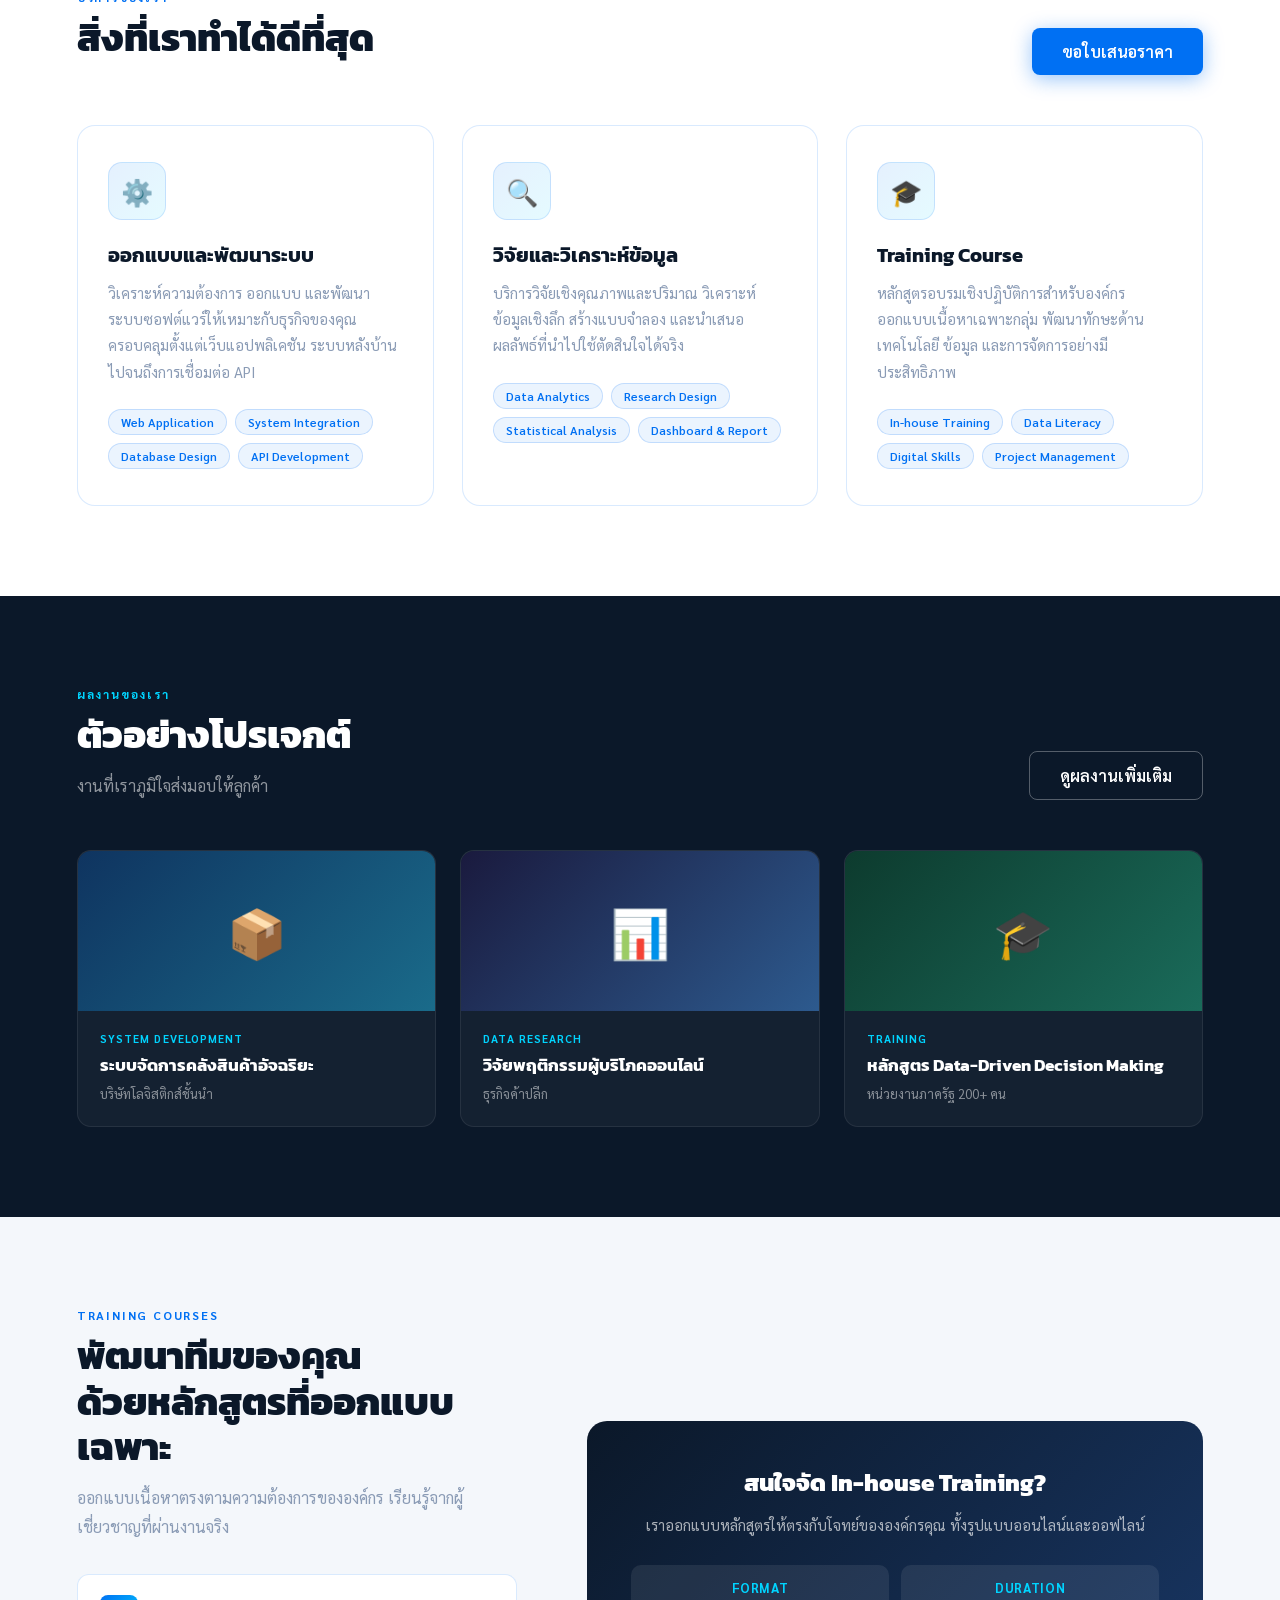
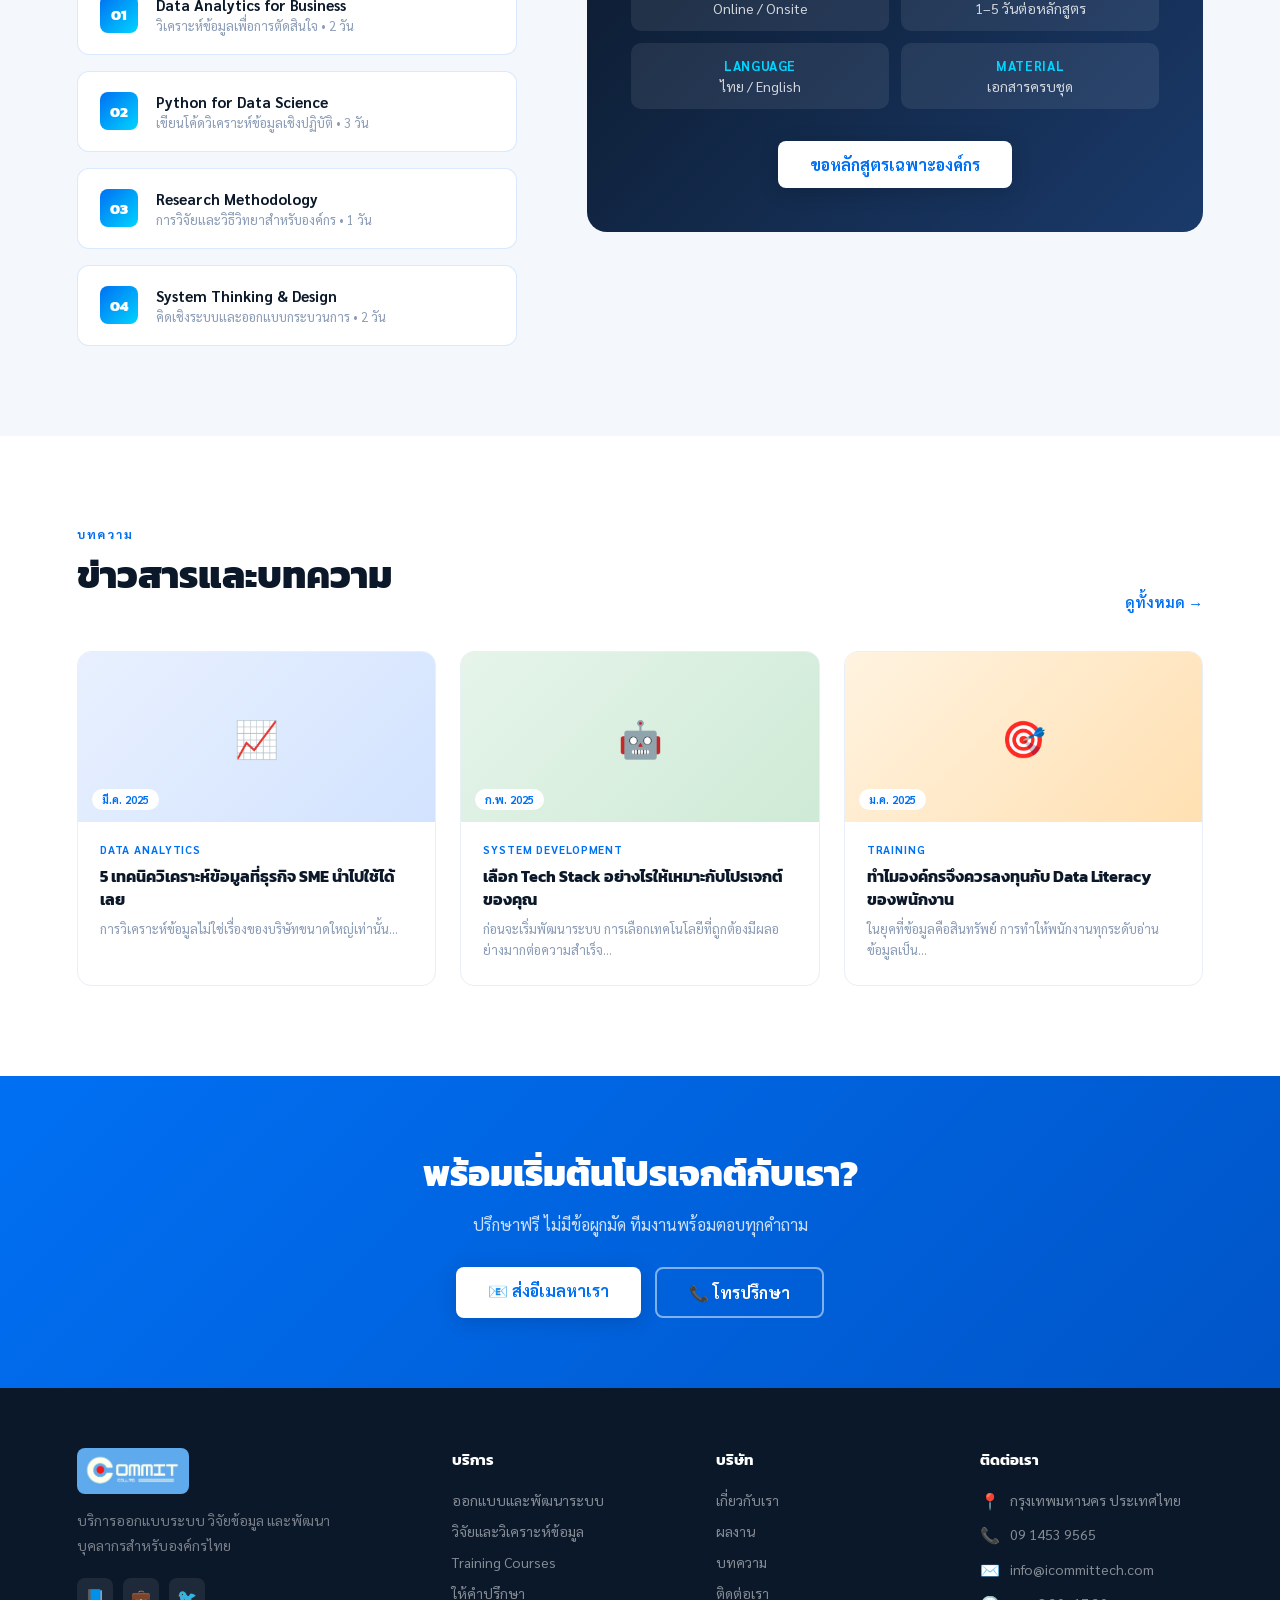
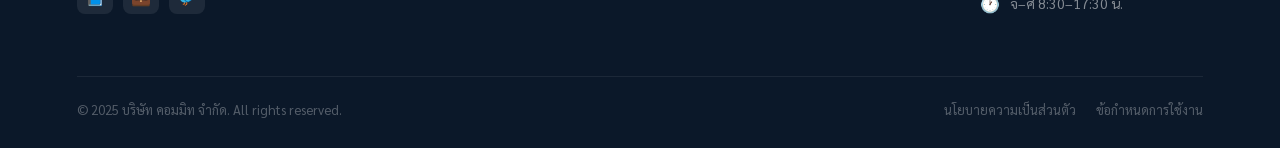
==== commit 286d132e: "index.html" ====
--- a/index.html
+++ b/index.html
@@ -42,6 +42,8 @@
     <li><a href="#projects">ผลงาน</a></li>
     <li><a href="#training">Training</a></li>
     <li><a href="#news">บทความ</a></li>
+    <li><a href="https://canva.link/izniypyn5ma1t7w">ทดลองใช้งานฟรี</a></li>
+
   </ul>
 
   <button class="nav-cta" onclick="document.getElementById('contact').scrollIntoView({behavior:'smooth'})">
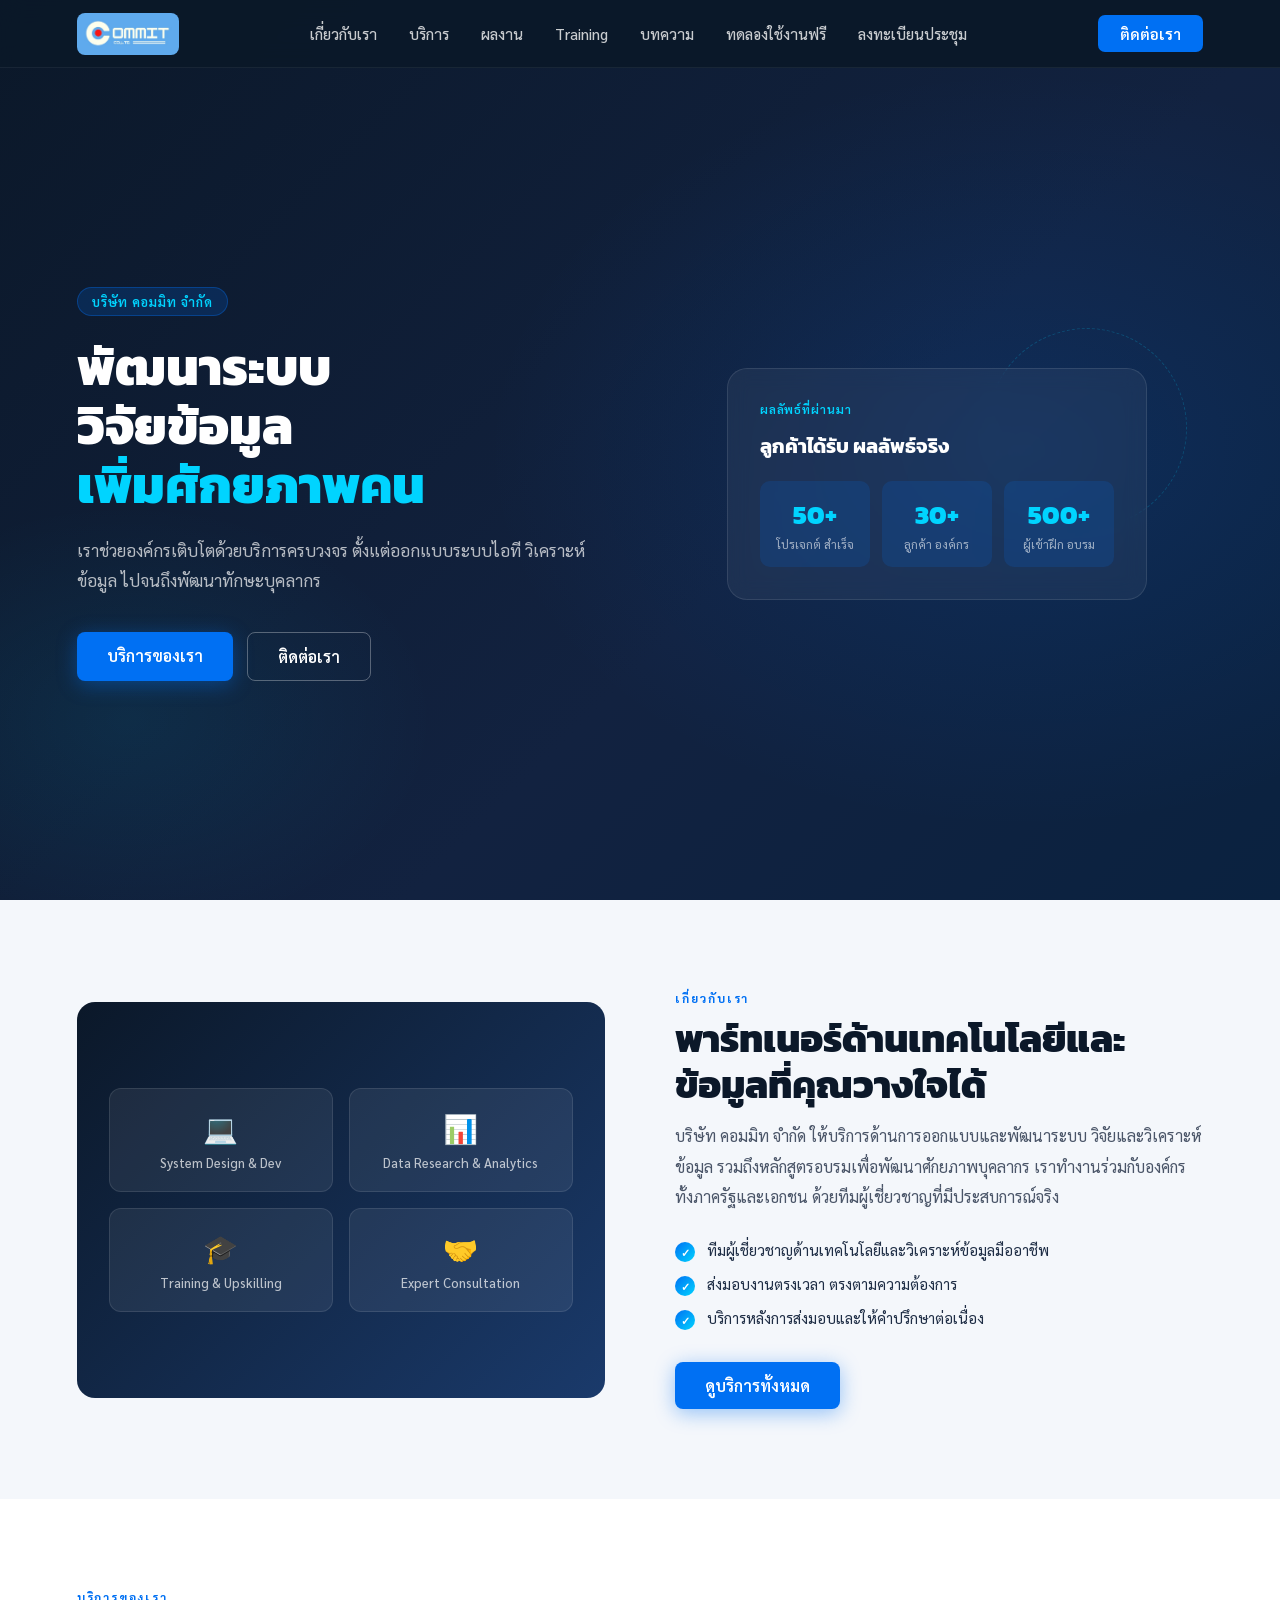
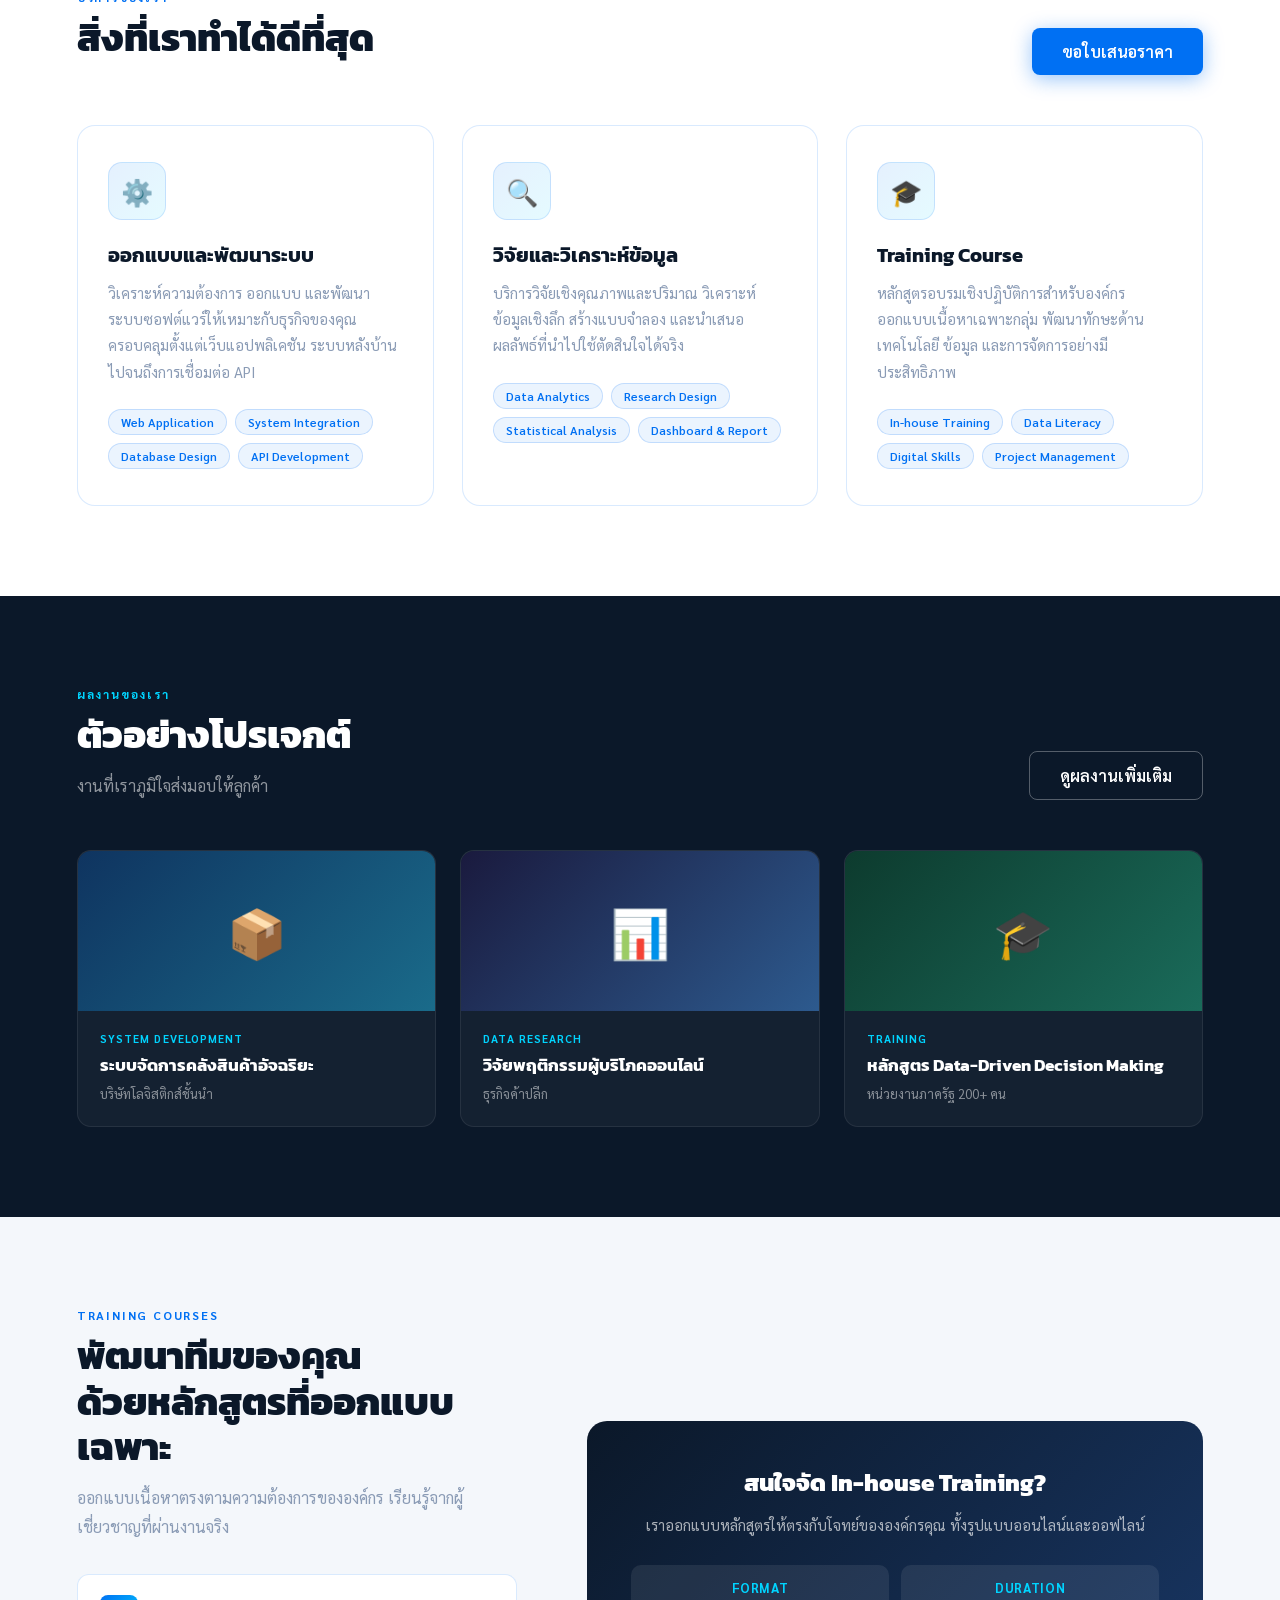
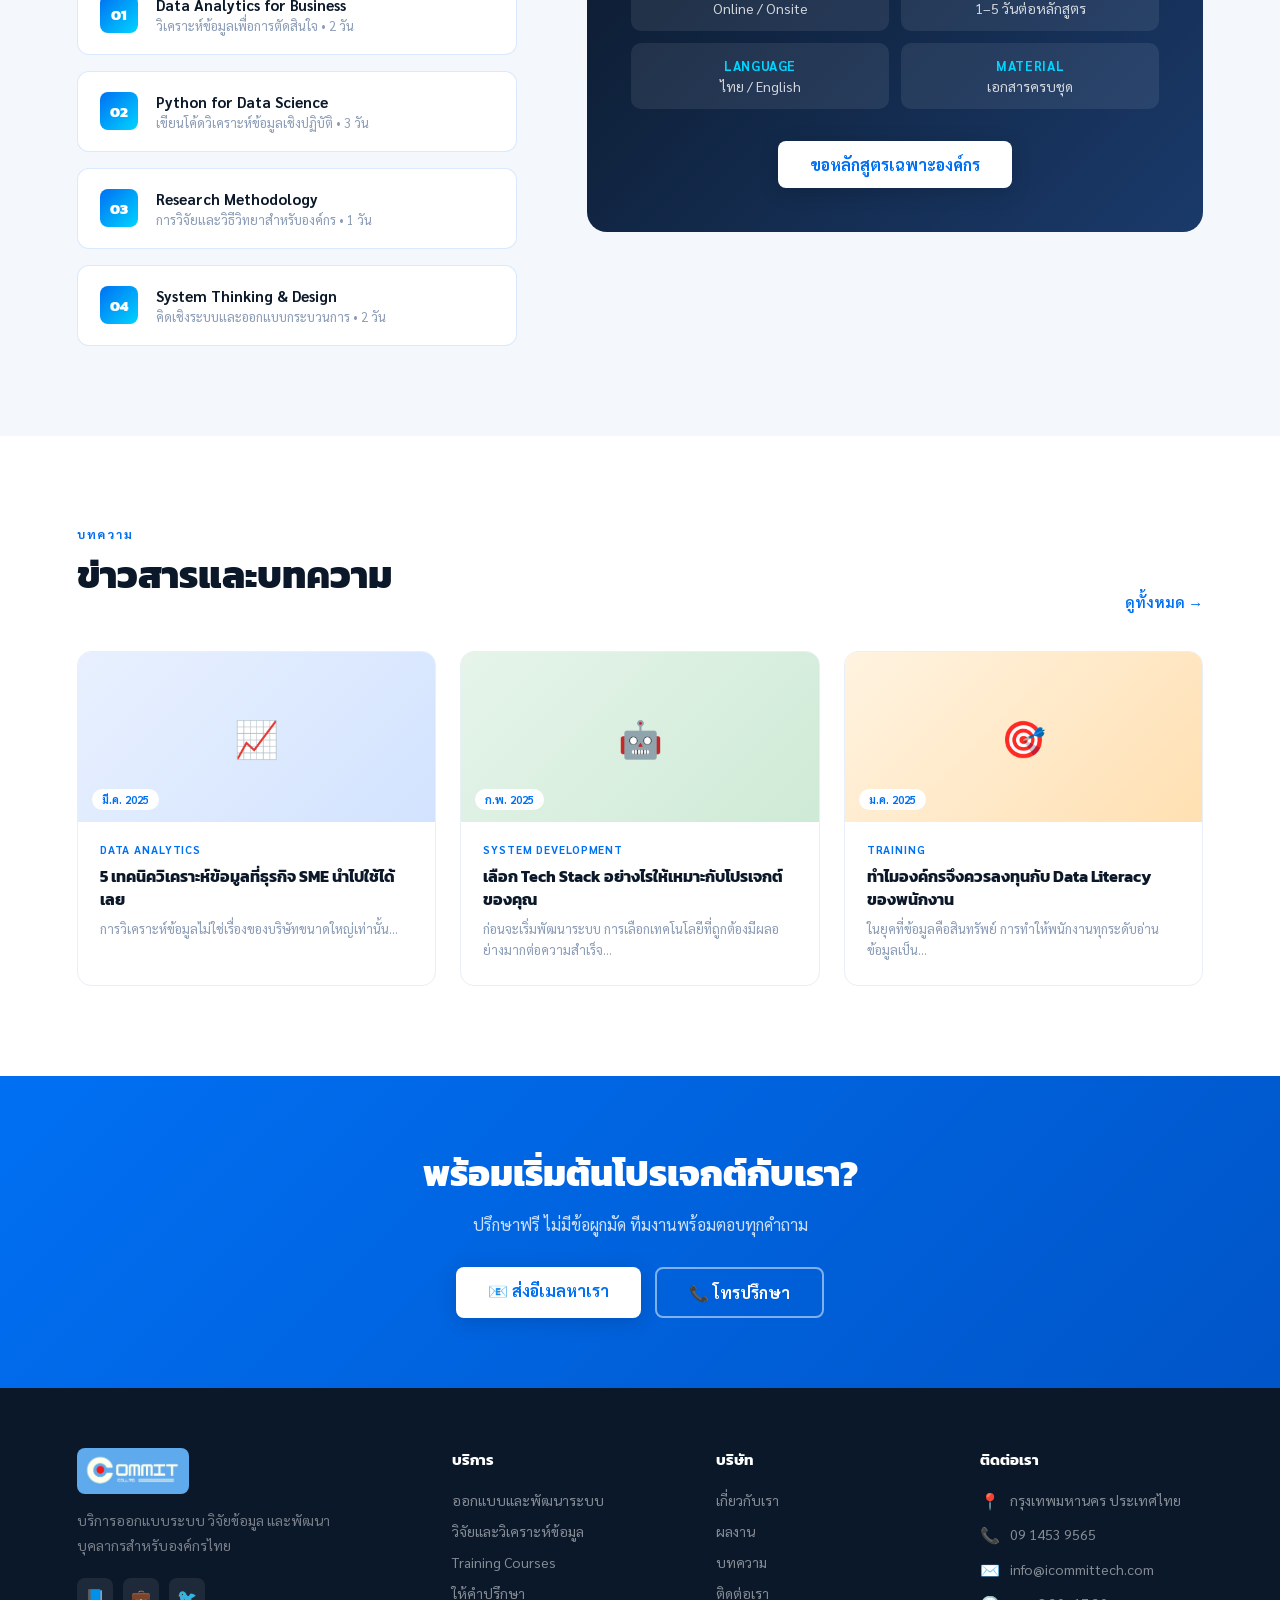
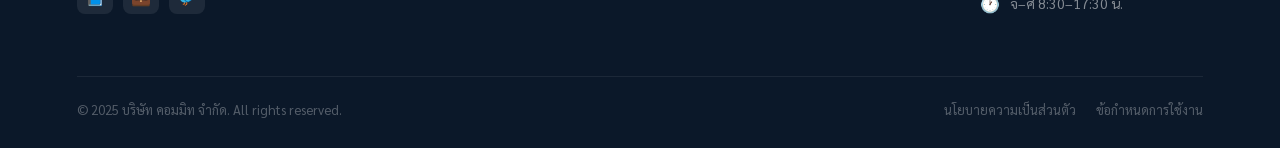
==== commit 423f5c2c: "index.html" ====
--- a/index.html
+++ b/index.html
@@ -42,7 +42,8 @@
     <li><a href="#projects">ผลงาน</a></li>
     <li><a href="#training">Training</a></li>
     <li><a href="#news">บทความ</a></li>
-    <li><a href="https://canva.link/izniypyn5ma1t7w">ทดลองใช้งานฟรี</a></li>
+    <li><a href="https://forms.gle/z83LAhPh6imZP6ET9">ทดลองใช้งานฟรี</a></li>
+    <li><a href="https://forms.gle/vvv1M8aDuidZTi8C6">ลงทะเบียนประชุม</a></li>
 
   </ul>
 
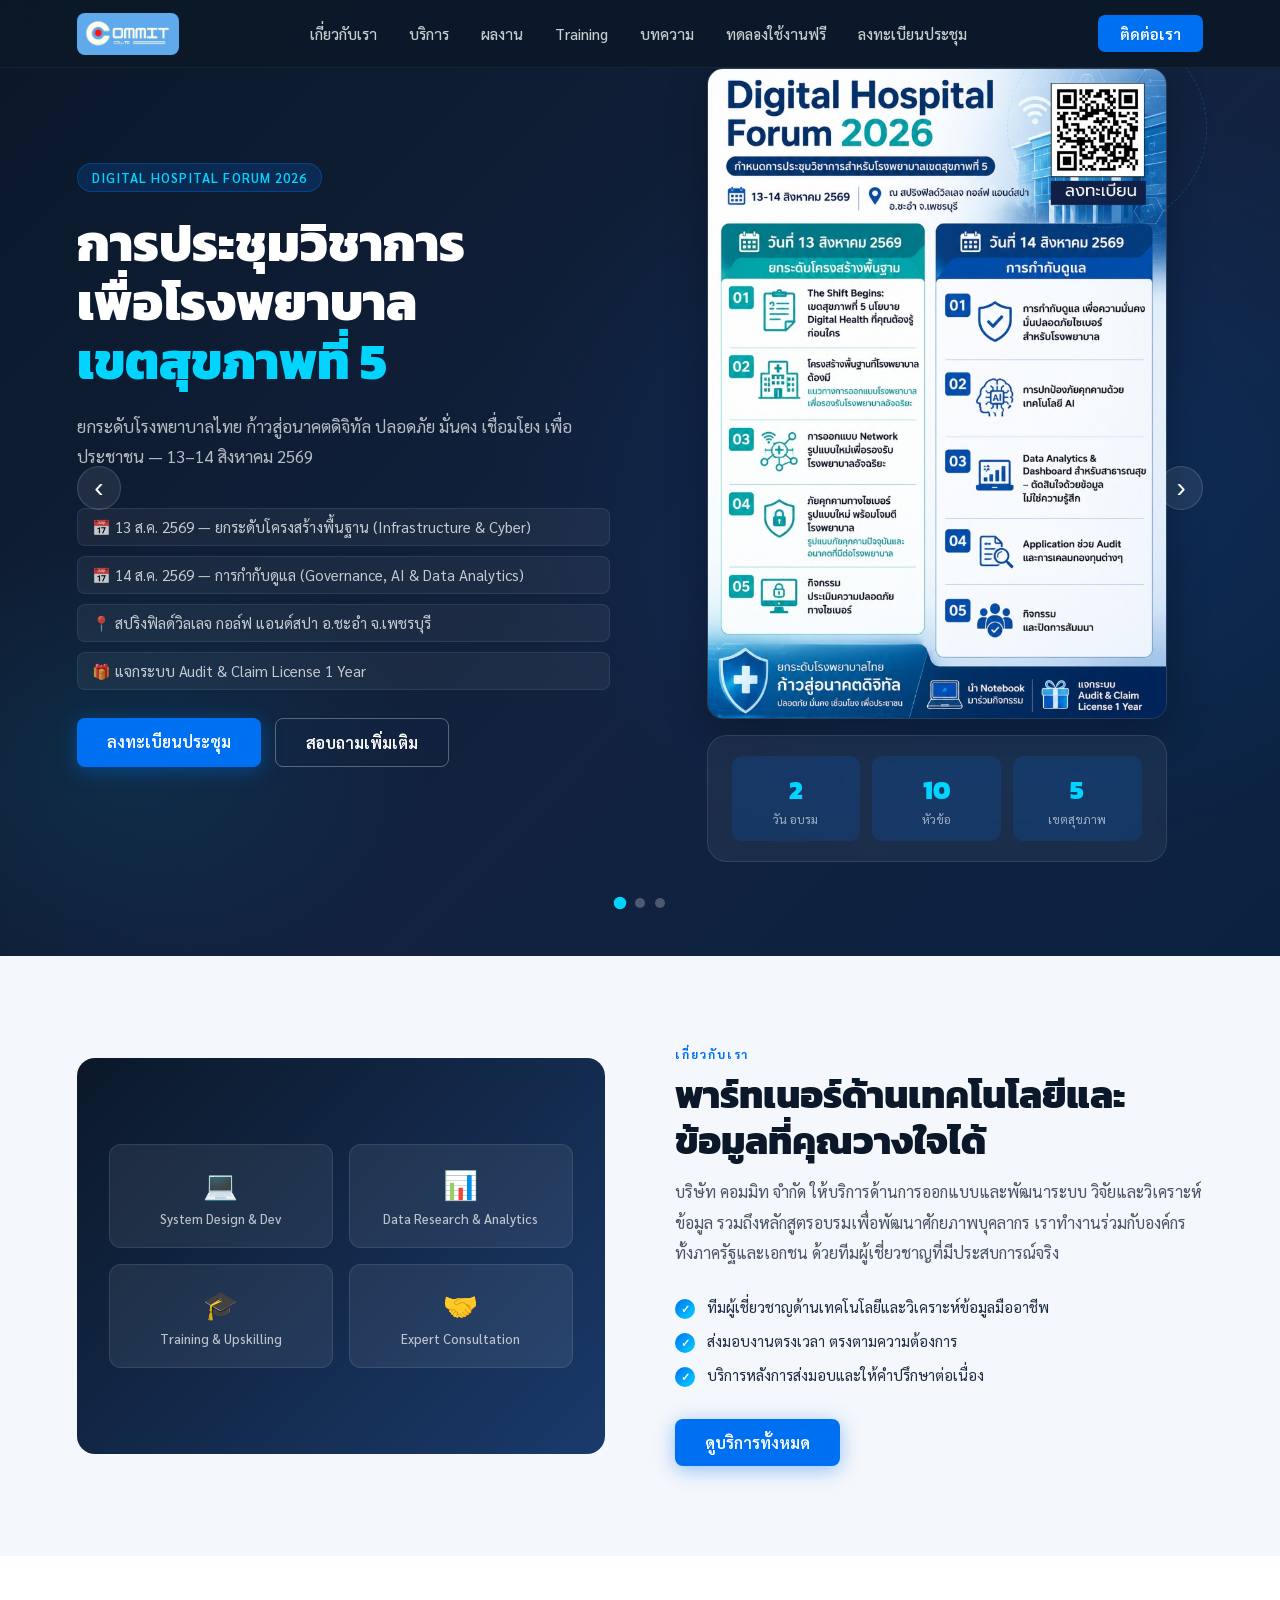
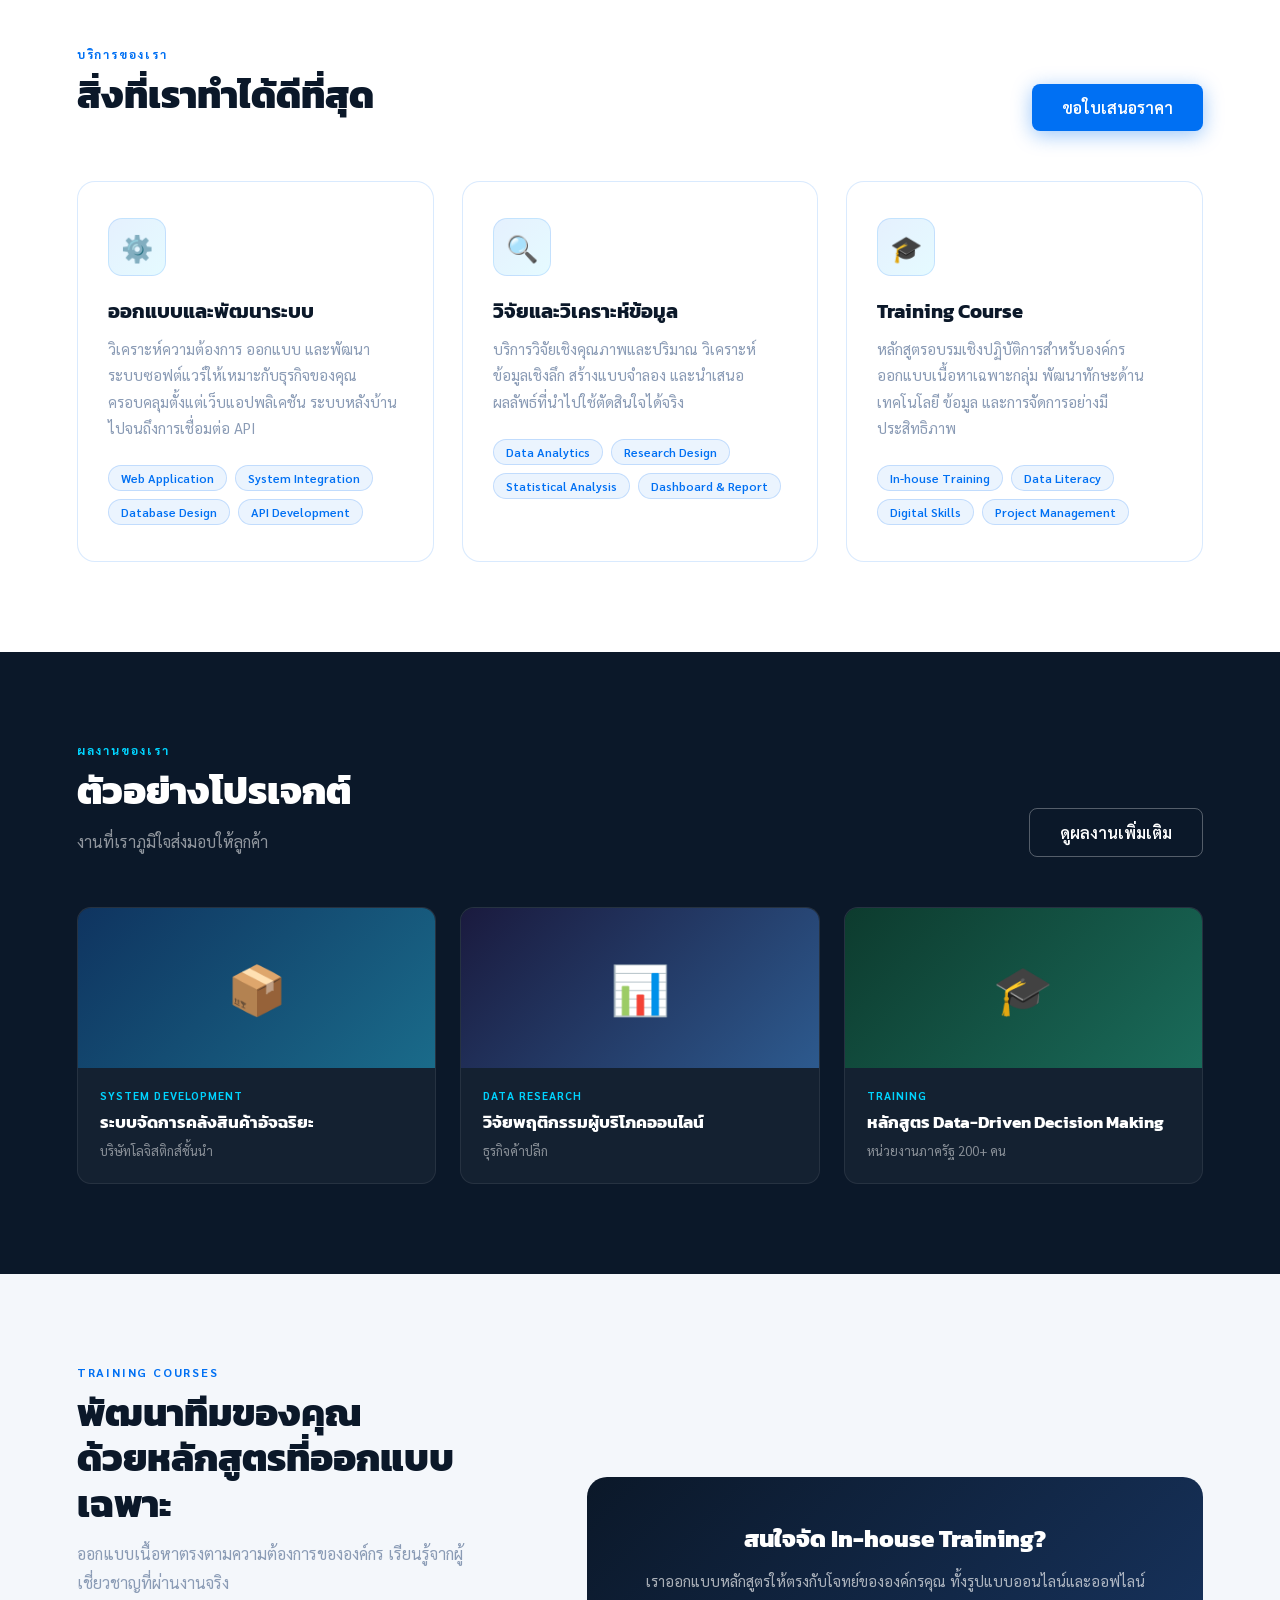
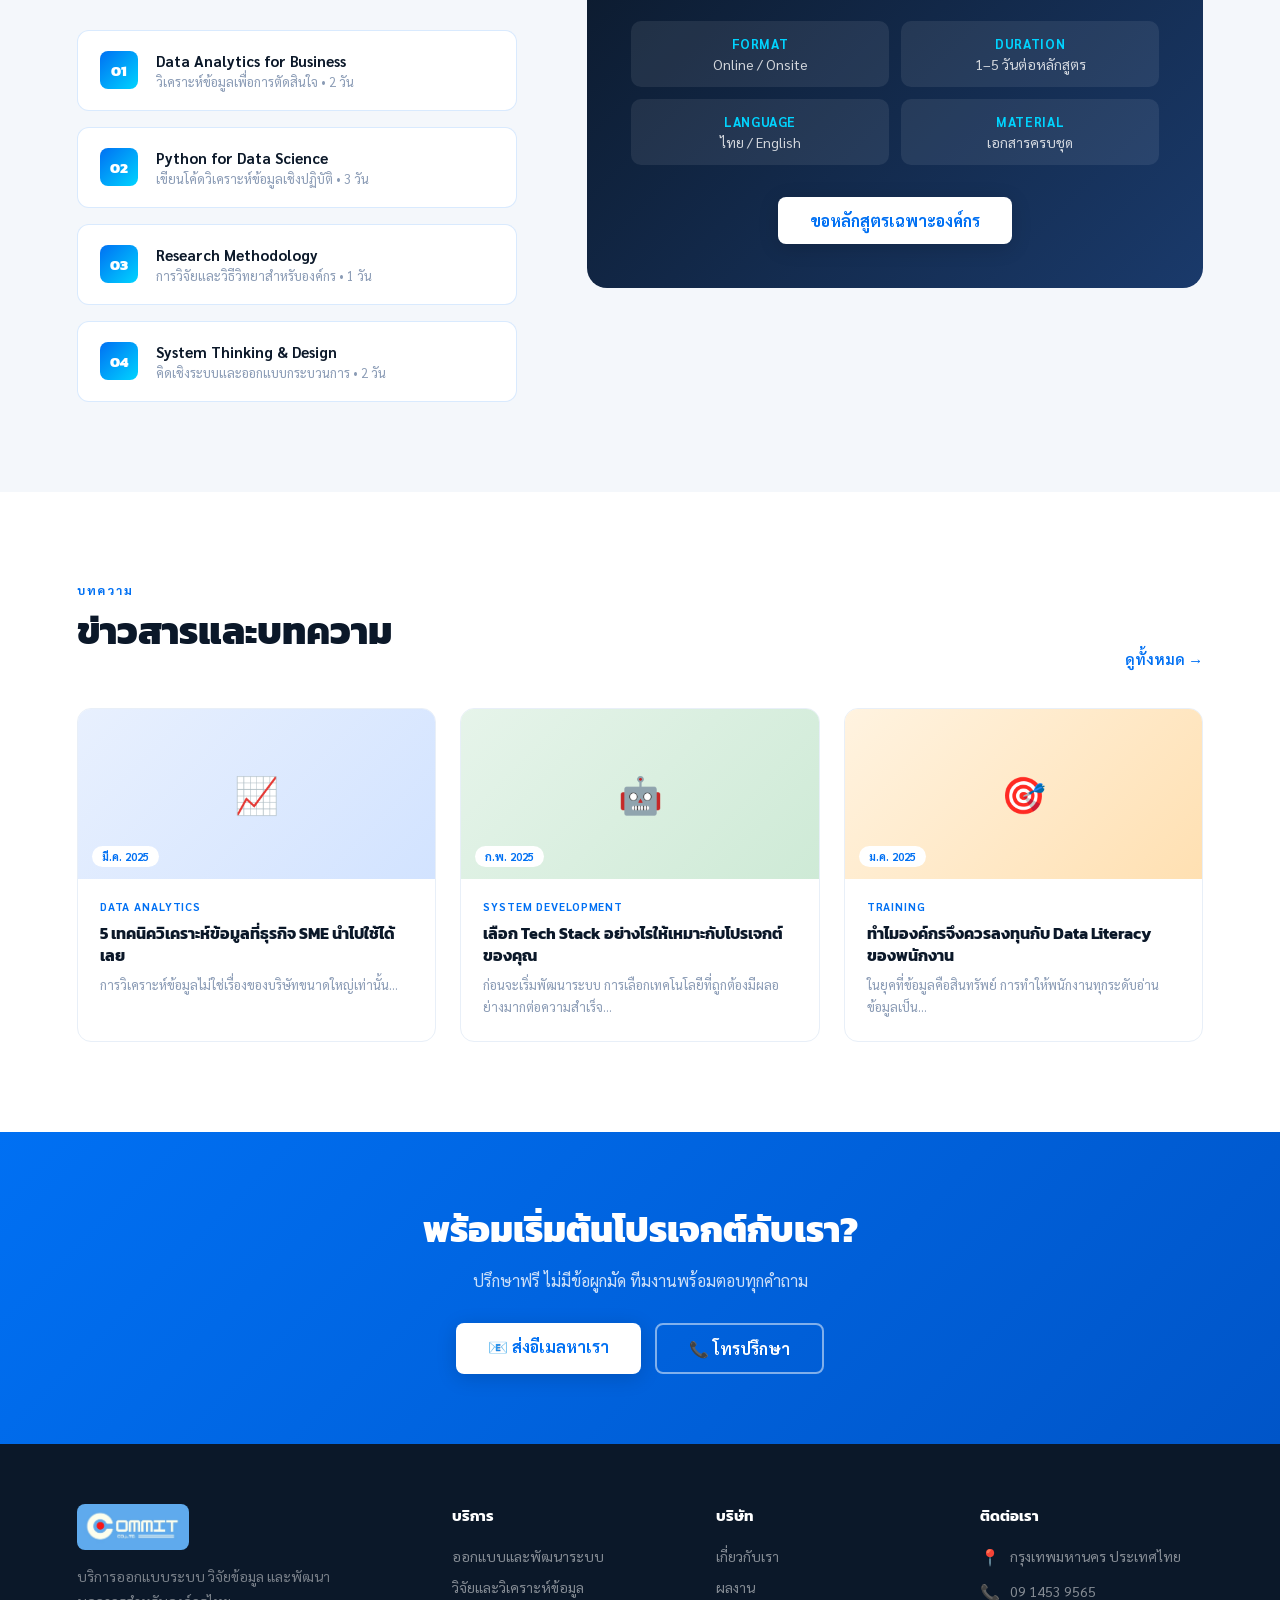
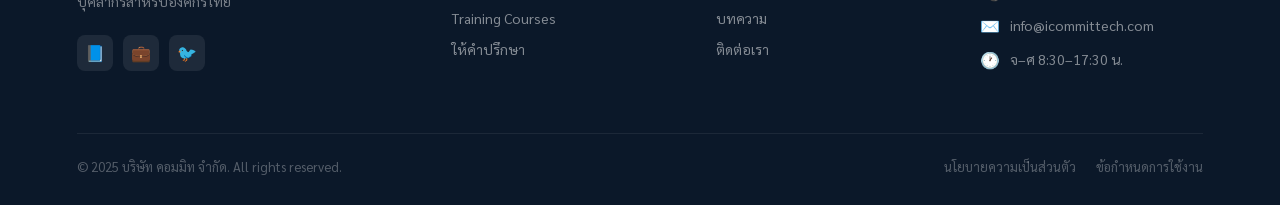
==== commit 5bd429d7: "Add hero slider with ACAI and Digital Hospital Forum 2026. Introduce a three-slide hero carousel, po" ====
--- a/index.html
+++ b/index.html
@@ -68,53 +68,173 @@
 
 
 <!-- ═══════════════════════════════════════════════════════
-     HERO
-════════════════════════════════════════════════════════ -->
-<section id="hero" aria-label="Hero">
+     HERO SLIDER
+════════════════════════════════════════════════════════ -->
+<section id="hero" aria-label="Hero" aria-roledescription="carousel">
   <div class="hero-bg"></div>
-  <div class="hero-grid">
-
-    <div class="hero-content">
-      <div class="hero-label">บริษัท คอมมิท จำกัด</div>
-      <h1 class="hero-title">
-        พัฒนาระบบ<br />
-        วิจัยข้อมูล<br />
-        <span class="accent">เพิ่มศักยภาพคน</span>
-      </h1>
-      <p class="hero-desc">
-        เราช่วยองค์กรเติบโตด้วยบริการครบวงจร ตั้งแต่ออกแบบระบบไอที
-        วิเคราะห์ข้อมูล ไปจนถึงพัฒนาทักษะบุคลากร
-      </p>
-      <div class="hero-btns">
-        <a href="#services" class="btn-primary">บริการของเรา</a>
-        <a href="#contact"  class="btn-outline">ติดต่อเรา</a>
-      </div>
-    </div>
-
-    <div class="hero-visual" aria-hidden="true">
-      <div class="hero-card-wrap">
-        <div class="deco-ring"></div>
-        <div class="hero-card">
-          <div class="hero-card-tag">ผลลัพธ์ที่ผ่านมา</div>
-          <h3>ลูกค้าได้รับ ผลลัพธ์จริง</h3>
-          <div class="hero-stats">
-            <div class="stat">
-              <span class="stat-num">50+</span>
-              <span class="stat-lbl">โปรเจกต์ สำเร็จ</span>
-            </div>
-            <div class="stat">
-              <span class="stat-num">30+</span>
-              <span class="stat-lbl">ลูกค้า องค์กร</span>
-            </div>
-            <div class="stat">
-              <span class="stat-num">500+</span>
-              <span class="stat-lbl">ผู้เข้าฝึก อบรม</span>
-            </div>
-          </div>
-        </div>
-      </div>
-    </div>
-
+
+  <div class="hero-slider">
+    <div class="hero-slides" id="heroSlides">
+
+      <!-- Slide 1: Digital Hospital Forum 2026 -->
+      <div class="hero-slide active" role="group" aria-roledescription="slide" aria-label="1 จาก 3">
+        <div class="hero-grid">
+          <div class="hero-content">
+            <div class="hero-label hero-label--forum">Digital Hospital Forum 2026</div>
+            <h1 class="hero-title">
+              การประชุมวิชาการ<br />
+              เพื่อโรงพยาบาล<br />
+              <span class="accent">เขตสุขภาพที่ 5</span>
+            </h1>
+            <p class="hero-desc">
+              ยกระดับโรงพยาบาลไทย ก้าวสู่อนาคตดิจิทัล ปลอดภัย มั่นคง เชื่อมโยง เพื่อประชาชน
+              — 13–14 สิงหาคม 2569
+            </p>
+            <ul class="hero-highlights">
+              <li>📅 13 ส.ค. 2569 — ยกระดับโครงสร้างพื้นฐาน (Infrastructure &amp; Cyber)</li>
+              <li>📅 14 ส.ค. 2569 — การกำกับดูแล (Governance, AI &amp; Data Analytics)</li>
+              <li>📍 สปริงฟิลด์วิลเลจ กอล์ฟ แอนด์สปา อ.ชะอำ จ.เพชรบุรี</li>
+              <li>🎁 แจกระบบ Audit &amp; Claim License 1 Year</li>
+            </ul>
+            <div class="hero-btns">
+              <a href="https://forms.gle/vvv1M8aDuidZTi8C6" class="btn-primary" target="_blank" rel="noopener">ลงทะเบียนประชุม</a>
+              <a href="#contact" class="btn-outline">สอบถามเพิ่มเติม</a>
+            </div>
+          </div>
+          <div class="hero-visual" aria-hidden="true">
+            <div class="hero-card-wrap hero-card-wrap--poster">
+              <div class="deco-ring"></div>
+              <div class="hero-poster">
+                <img src="img/forum-2026-poster.png" alt="Digital Hospital Forum 2026 — กำหนดการประชุมวิชาการสำหรับโรงพยาบาลเขตสุขภาพที่ 5" />
+              </div>
+              <div class="hero-card hero-card--compact">
+                <div class="hero-stats">
+                  <div class="stat">
+                    <span class="stat-num">2</span>
+                    <span class="stat-lbl">วัน อบรม</span>
+                  </div>
+                  <div class="stat">
+                    <span class="stat-num">10</span>
+                    <span class="stat-lbl">หัวข้อ</span>
+                  </div>
+                  <div class="stat">
+                    <span class="stat-num">5</span>
+                    <span class="stat-lbl">เขตสุขภาพ</span>
+                  </div>
+                </div>
+              </div>
+            </div>
+          </div>
+        </div>
+      </div>
+
+      <!-- Slide 2: บริษัท คอมมิท -->
+      <div class="hero-slide" role="group" aria-roledescription="slide" aria-label="2 จาก 3">
+        <div class="hero-grid">
+          <div class="hero-content">
+            <div class="hero-label">บริษัท คอมมิท จำกัด</div>
+            <h1 class="hero-title">
+              พัฒนาระบบ<br />
+              วิจัยข้อมูล<br />
+              <span class="accent">เพิ่มศักยภาพคน</span>
+            </h1>
+            <p class="hero-desc">
+              เราช่วยองค์กรเติบโตด้วยบริการครบวงจร ตั้งแต่ออกแบบระบบไอที
+              วิเคราะห์ข้อมูล ไปจนถึงพัฒนาทักษะบุคลากร
+            </p>
+            <div class="hero-btns">
+              <a href="#services" class="btn-primary">บริการของเรา</a>
+              <a href="#contact"  class="btn-outline">ติดต่อเรา</a>
+            </div>
+          </div>
+          <div class="hero-visual" aria-hidden="true">
+            <div class="hero-card-wrap">
+              <div class="deco-ring"></div>
+              <div class="hero-card">
+                <div class="hero-card-tag">ผลลัพธ์ที่ผ่านมา</div>
+                <h3>ลูกค้าได้รับ ผลลัพธ์จริง</h3>
+                <div class="hero-stats">
+                  <div class="stat">
+                    <span class="stat-num">50+</span>
+                    <span class="stat-lbl">โปรเจกต์ สำเร็จ</span>
+                  </div>
+                  <div class="stat">
+                    <span class="stat-num">30+</span>
+                    <span class="stat-lbl">ลูกค้า องค์กร</span>
+                  </div>
+                  <div class="stat">
+                    <span class="stat-num">500+</span>
+                    <span class="stat-lbl">ผู้เข้าฝึก อบรม</span>
+                  </div>
+                </div>
+              </div>
+            </div>
+          </div>
+        </div>
+      </div>
+
+      <!-- Slide 3: Audit & Claim AI (ACAI) -->
+      <div class="hero-slide" role="group" aria-roledescription="slide" aria-label="3 จาก 3">
+        <div class="hero-grid">
+          <div class="hero-content">
+            <div class="hero-label hero-label--acai">Audit &amp; Claim AI (ACAI)</div>
+            <h1 class="hero-title">
+              ระบบตรวจสอบเวชระเบียน<br />
+              และการเคลม<br />
+              <span class="accent">อัจฉริยะ</span>
+            </h1>
+            <p class="hero-desc">
+              ตรวจครบ เคลมเต็ม ปลอดภัยตาม PDPA — ในไฟล์เดียว
+              ทำงาน Offline 100% ข้อมูลผู้ป่วยไม่ออกนอกโรงพยาบาล
+            </p>
+            <ul class="hero-highlights">
+              <li>🖥️ ทำงานในเครื่องทั้งหมด (Offline)</li>
+              <li>🔒 ข้อมูลผู้ป่วยไม่ออกนอกโรงพยาบาล</li>
+              <li>⚙️ ติดตั้งง่าย เปิดด้วย Chrome/Edge ไม่ต้องลง Server</li>
+            </ul>
+            <div class="hero-btns">
+              <a href="https://forms.gle/z83LAhPh6imZP6ET9" class="btn-primary" target="_blank" rel="noopener">ทดลองใช้ฟรี 30 วัน</a>
+              <a href="https://icommittech.com" class="btn-outline" target="_blank" rel="noopener">icommittech.com</a>
+            </div>
+          </div>
+          <div class="hero-visual" aria-hidden="true">
+            <div class="hero-card-wrap hero-card-wrap--poster">
+              <div class="deco-ring"></div>
+              <div class="hero-poster">
+                <img src="img/acai-poster.png" alt="Audit &amp; Claim AI (ACAI) — ระบบตรวจสอบเวชระเบียนและการเคลมอัจฉริยะ" />
+              </div>
+              <div class="hero-card hero-card--compact">
+                <div class="hero-stats">
+                  <div class="stat">
+                    <span class="stat-num">300</span>
+                    <span class="stat-lbl">กฎ สปสช.</span>
+                  </div>
+                  <div class="stat">
+                    <span class="stat-num">43</span>
+                    <span class="stat-lbl">แฟ้มเวชระเบียน</span>
+                  </div>
+                  <div class="stat">
+                    <span class="stat-num">30</span>
+                    <span class="stat-lbl">วัน ทดลองฟรี</span>
+                  </div>
+                </div>
+              </div>
+            </div>
+          </div>
+        </div>
+      </div>
+
+    </div>
+
+    <!-- Slider Controls -->
+    <button class="hero-arrow hero-arrow--prev" aria-label="สไลด์ก่อนหน้า" type="button">&#8249;</button>
+    <button class="hero-arrow hero-arrow--next" aria-label="สไลด์ถัดไป" type="button">&#8250;</button>
+
+    <div class="hero-dots" role="tablist" aria-label="เลือกสไลด์">
+      <button class="hero-dot active" role="tab" aria-selected="true"  aria-label="สไลด์ 1" data-slide="0" type="button"></button>
+      <button class="hero-dot"        role="tab" aria-selected="false" aria-label="สไลด์ 2" data-slide="1" type="button"></button>
+      <button class="hero-dot"        role="tab" aria-selected="false" aria-label="สไลด์ 3" data-slide="2" type="button"></button>
+    </div>
   </div>
 </section>
 
--- a/css/style.css
+++ b/css/style.css
@@ -69,7 +69,7 @@
   min-height: 100vh;
   background: linear-gradient(135deg, var(--navy) 0%, var(--navy2) 60%, #0a2240 100%);
   display: flex; align-items: center;
-  padding: 68px 6% 0;
+  padding: 68px 6% 48px;
   position: relative; overflow: hidden;
 }
 .hero-bg {
@@ -78,12 +78,74 @@
     radial-gradient(ellipse 60% 60% at 80% 50%, rgba(0,112,243,0.14) 0%, transparent 70%),
     radial-gradient(ellipse 40% 40% at 10% 80%, rgba(0,212,255,0.08) 0%, transparent 60%);
 }
+
+/* Hero Slider */
+.hero-slider {
+  width: 100%; max-width: 1200px; margin: 0 auto;
+  position: relative; z-index: 1;
+}
+.hero-slides { position: relative; }
+.hero-slide {
+  display: none; opacity: 0;
+  transition: opacity 0.6s ease;
+}
+.hero-slide.active {
+  display: block; opacity: 1;
+  animation: heroFadeIn 0.6s ease;
+}
+@keyframes heroFadeIn {
+  from { opacity: 0; transform: translateY(12px); }
+  to   { opacity: 1; transform: translateY(0); }
+}
 .hero-grid {
   display: grid; grid-template-columns: 1fr 1fr;
   gap: 60px; align-items: center;
-  width: 100%; max-width: 1200px; margin: 0 auto;
-  position: relative; z-index: 1;
-}
+  width: 100%;
+}
+.hero-highlights {
+  list-style: none; margin-bottom: 28px;
+  display: flex; flex-direction: column; gap: 10px;
+}
+.hero-highlights li {
+  font-size: 15px; color: rgba(255,255,255,0.75);
+  padding: 8px 14px; border-radius: 8px;
+  background: rgba(255,255,255,0.05);
+  border: 1px solid rgba(255,255,255,0.08);
+}
+.hero-label--acai {
+  background: rgba(0,212,255,0.12);
+  border-color: rgba(0,212,255,0.35);
+}
+.hero-label--forum {
+  background: rgba(46,204,113,0.15);
+  border-color: rgba(46,204,113,0.4);
+  color: #5dffa8;
+}
+.hero-arrow {
+  position: absolute; top: 50%; transform: translateY(-50%);
+  width: 44px; height: 44px; border-radius: 50%;
+  background: rgba(255,255,255,0.08); border: 1px solid rgba(255,255,255,0.15);
+  color: #fff; font-size: 28px; line-height: 1; cursor: pointer;
+  display: flex; align-items: center; justify-content: center;
+  transition: background .2s, border-color .2s;
+  z-index: 2;
+}
+.hero-arrow:hover { background: rgba(0,112,243,0.4); border-color: var(--cyan); }
+.hero-arrow--prev { left: 0; }
+.hero-arrow--next { right: 0; }
+.hero-dots {
+  display: flex; justify-content: center; gap: 10px;
+  margin-top: 36px;
+}
+.hero-dot {
+  width: 10px; height: 10px; border-radius: 50%;
+  background: rgba(255,255,255,0.25); border: none; cursor: pointer;
+  padding: 0; transition: background .25s, transform .25s;
+}
+.hero-dot.active {
+  background: var(--cyan); transform: scale(1.25);
+}
+.hero-dot:hover { background: rgba(0,212,255,0.6); }
 .hero-label {
   display: inline-block;
   background: rgba(0,112,243,0.18); border: 1px solid rgba(0,112,243,0.35);
@@ -153,6 +215,19 @@
   top: -40px; right: -40px; animation: spin 25s linear infinite;
 }
 @keyframes spin { to{transform:rotate(360deg)} }
+.hero-card-wrap--poster { max-width: 460px; }
+.hero-poster {
+  border-radius: 16px; overflow: hidden;
+  border: 1px solid rgba(255,255,255,0.12);
+  box-shadow: 0 12px 40px rgba(0,0,0,0.3);
+  margin-bottom: 16px;
+  animation: float 5s ease-in-out infinite;
+}
+.hero-poster img { width: 100%; height: auto; display: block; }
+.hero-card--compact {
+  padding: 20px 24px;
+  animation: none;
+}
 
 /* ── SECTIONS BASE ───────────────────────────────────── */
 section { padding: 90px 6%; }
@@ -364,6 +439,7 @@
   .hamburger { display: flex; }
   .hero-grid, .about-grid, .training-grid { grid-template-columns: 1fr; }
   .hero-visual { display: none; }
+  .hero-arrow { display: none; }
   .service-cards, .project-grid, .news-grid { grid-template-columns: 1fr 1fr; }
   .footer-grid { grid-template-columns: 1fr 1fr; }
 }
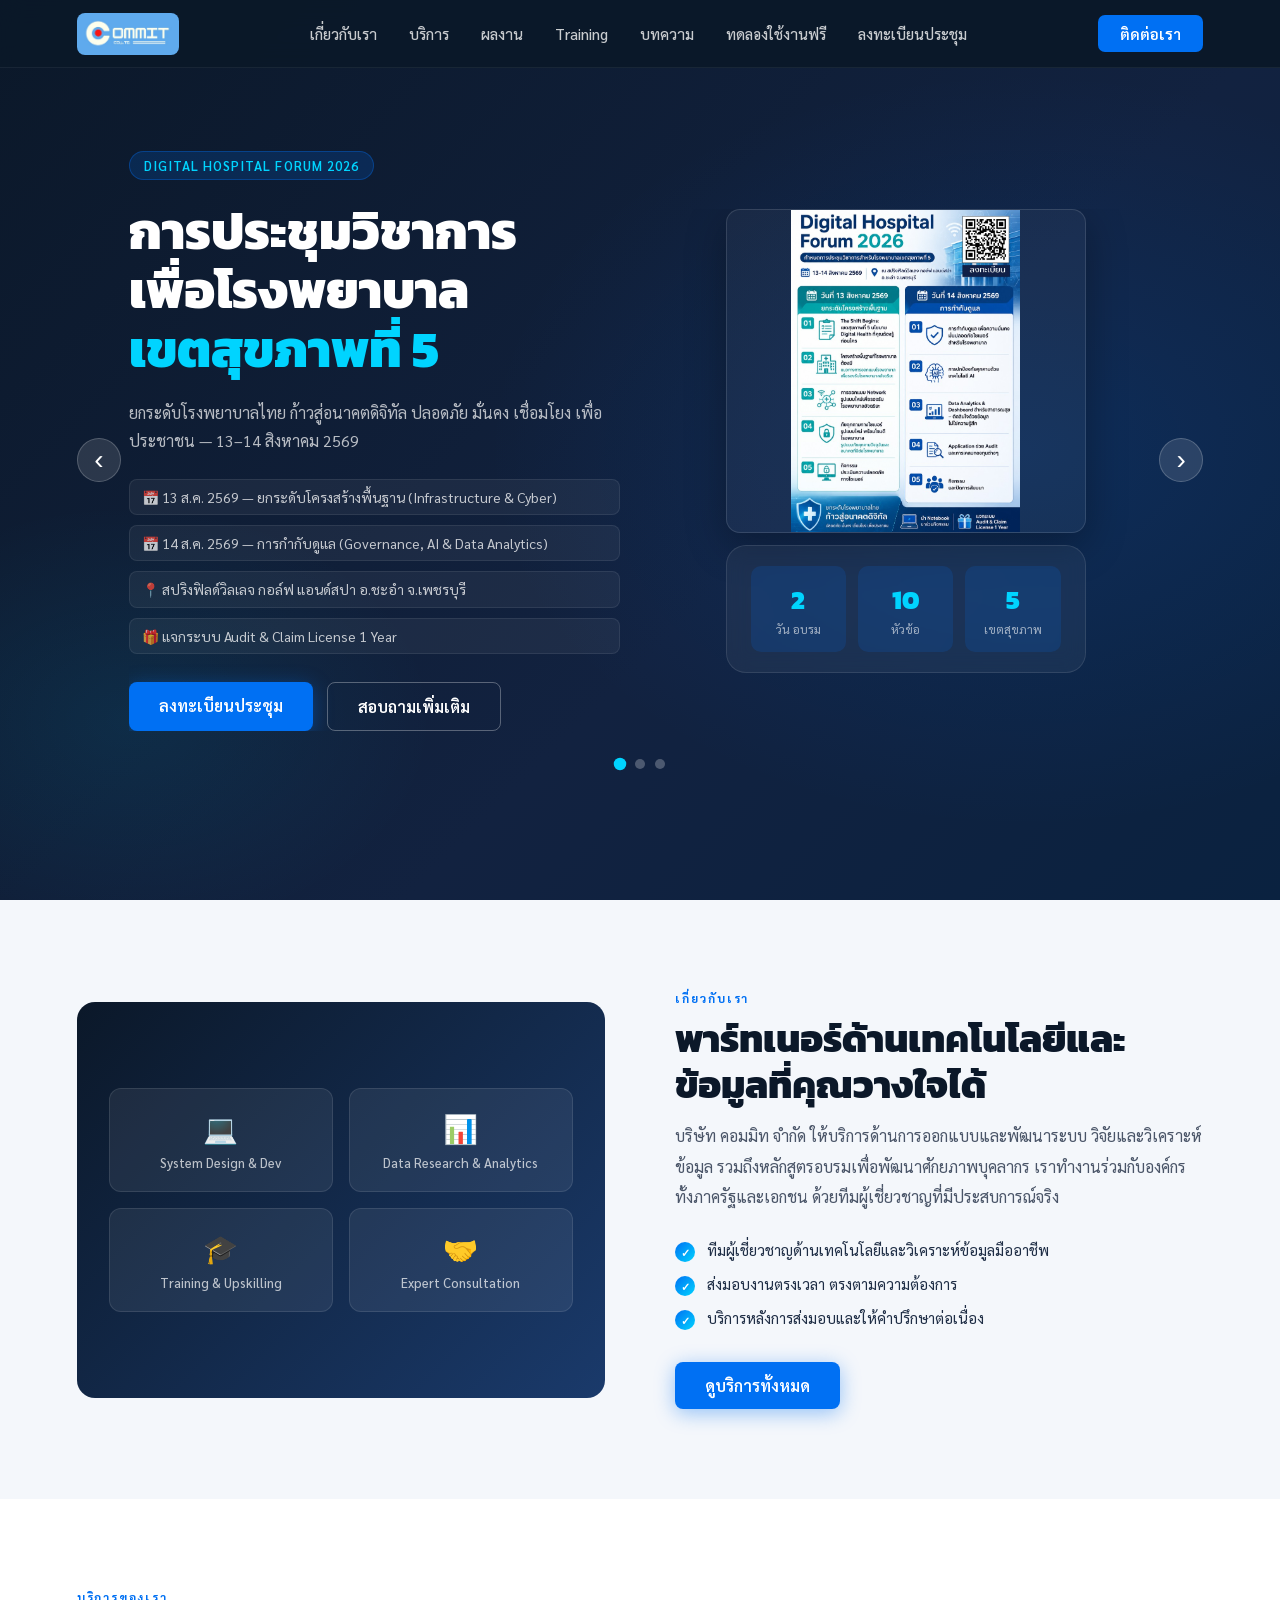
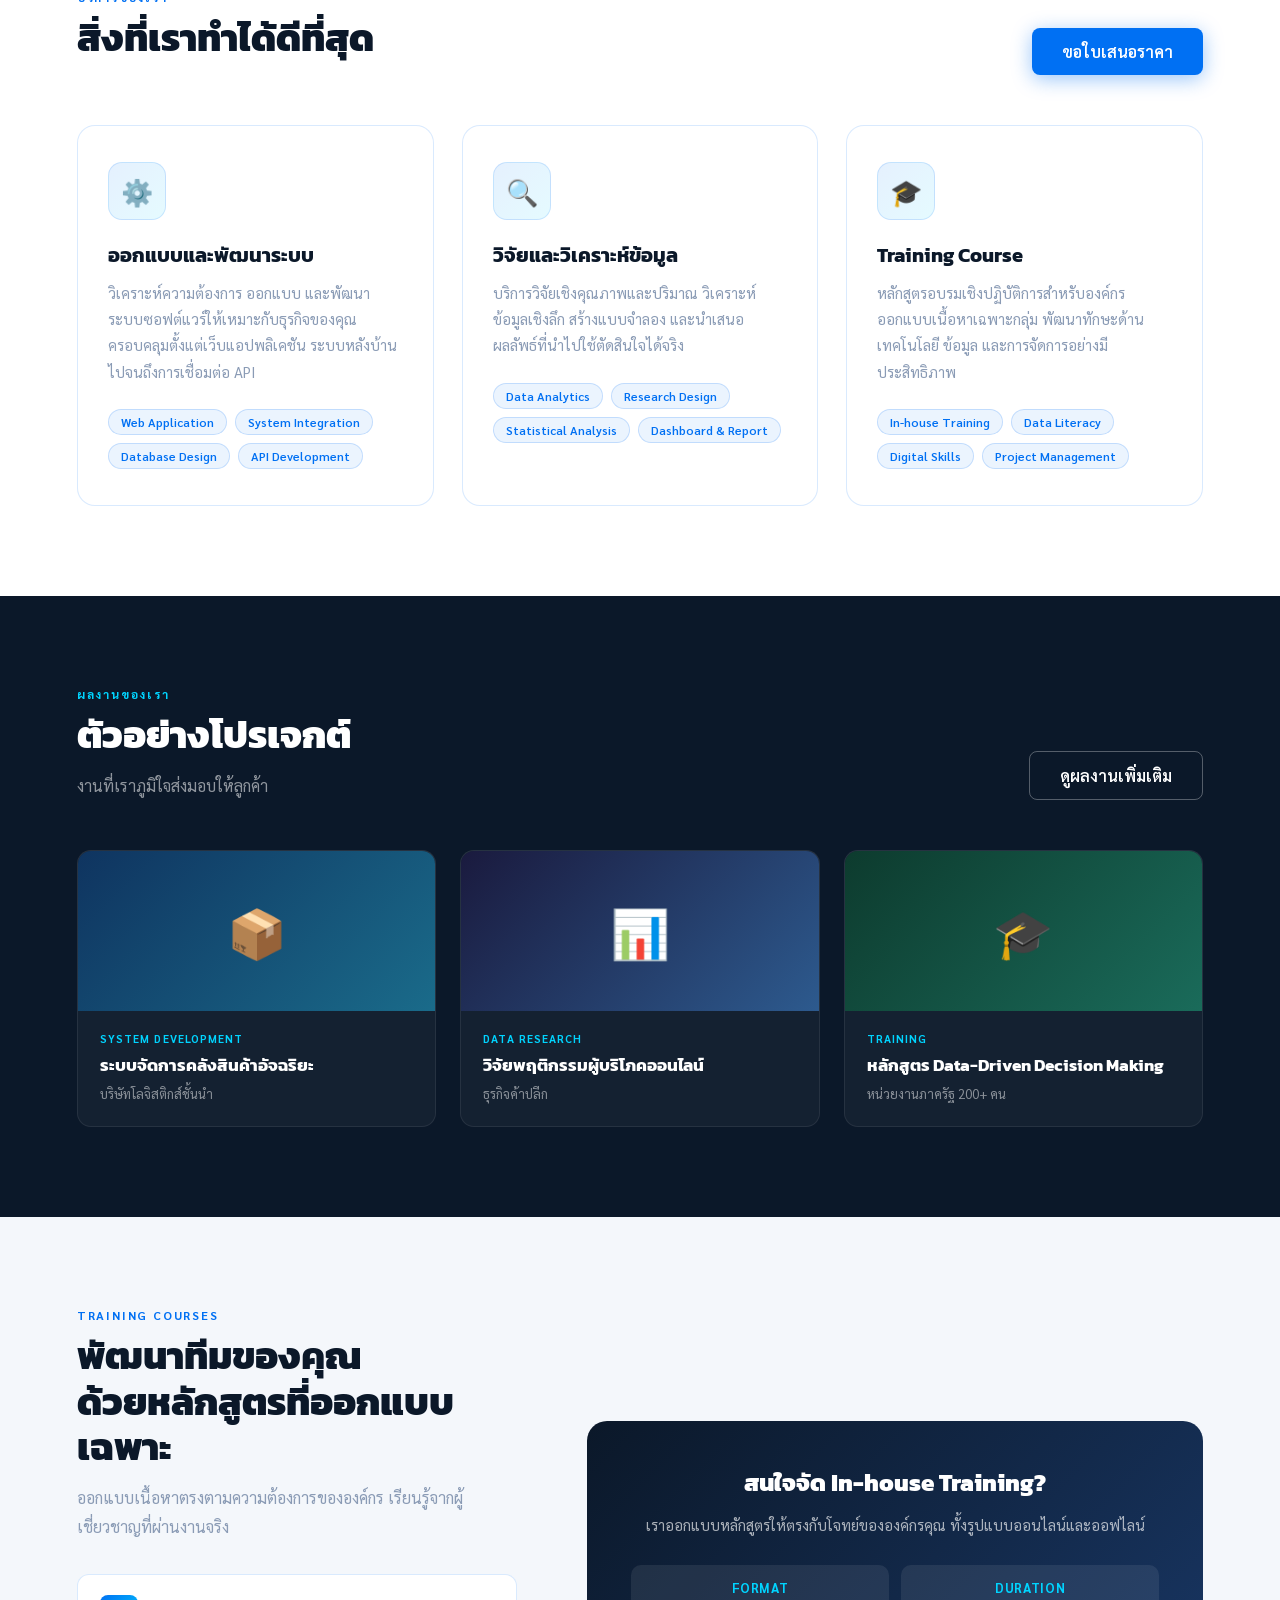
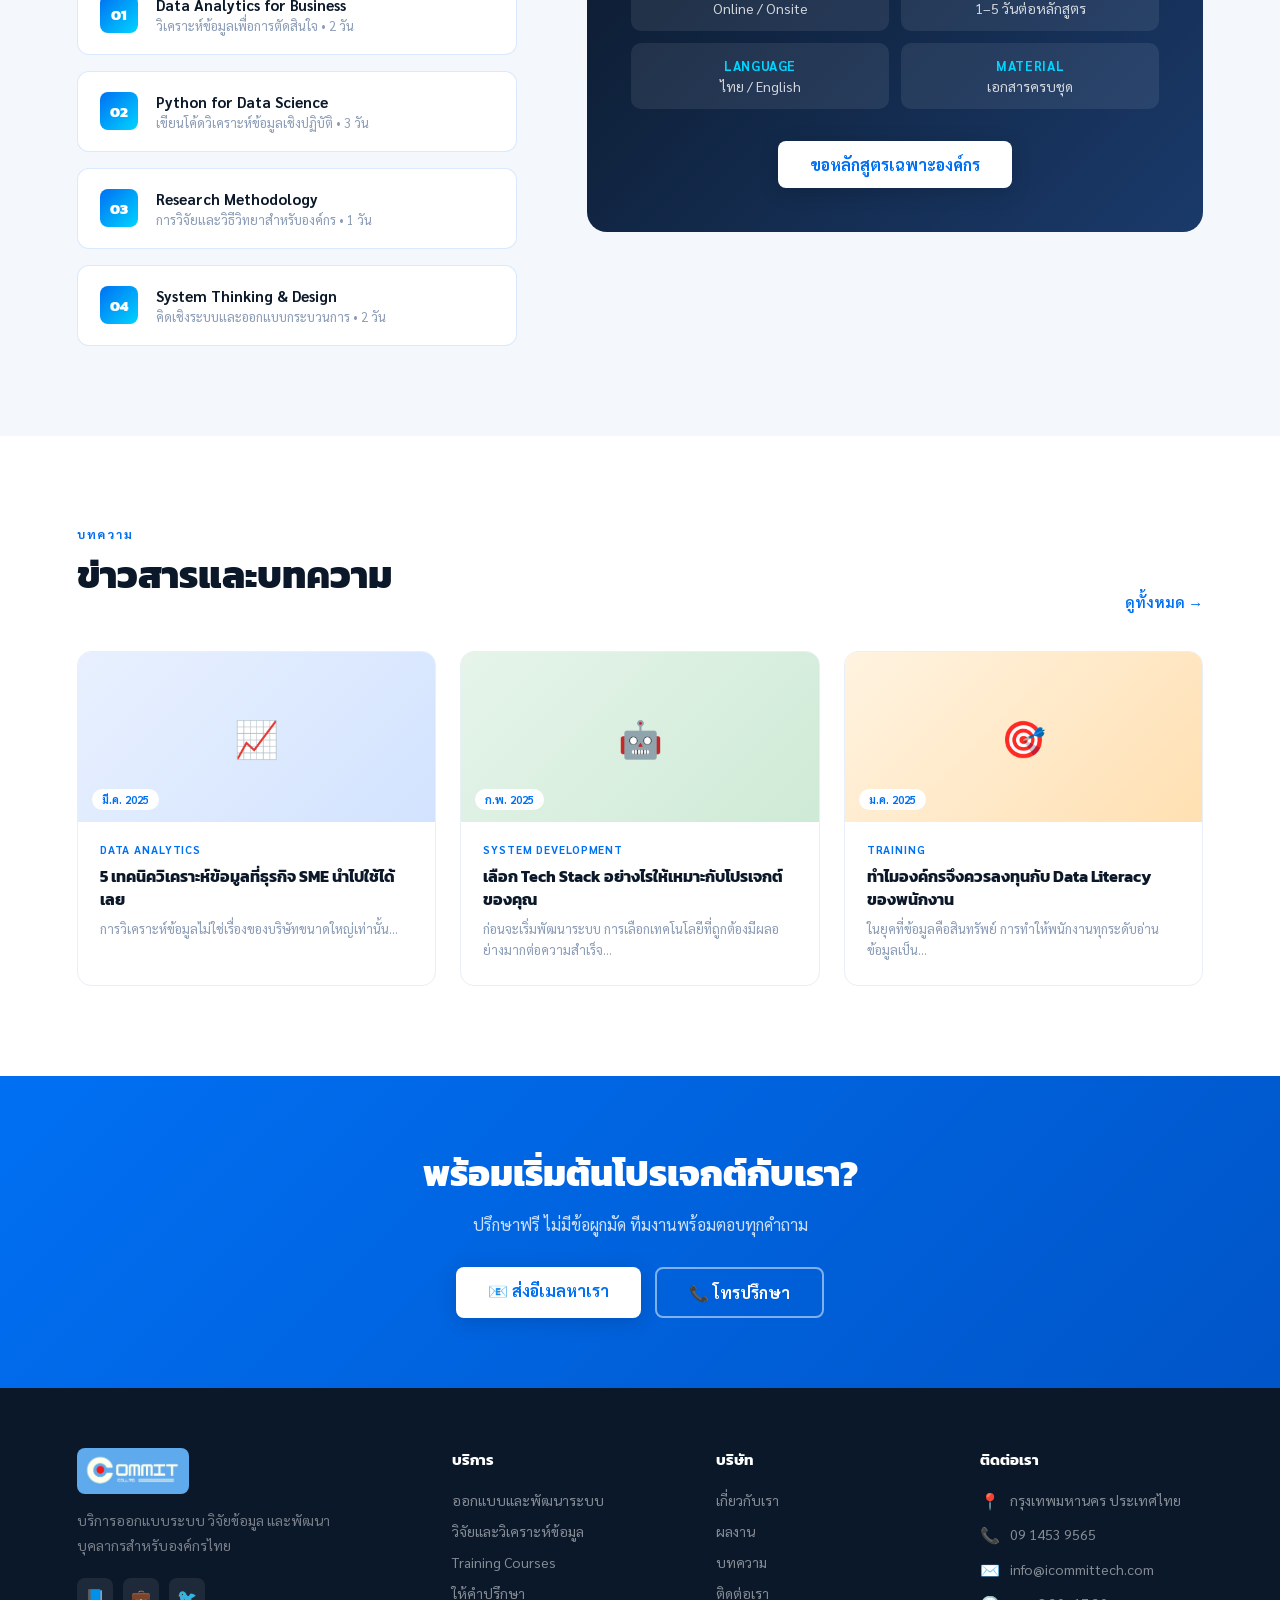
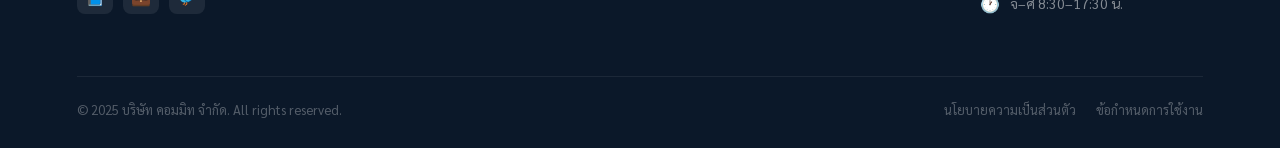
==== commit 5ccbe9fa: "Fix hero slider layout overflow and autoplay reliability. Stack slides with absolute positioning, co" ====
--- a/index.html
+++ b/index.html
@@ -24,7 +24,7 @@
   <link href="https://fonts.googleapis.com/css2?family=Sarabun:wght@300;400;500;600;700;800&family=Kanit:wght@400;600;700;800&display=swap" rel="stylesheet" />
 
   <!-- Stylesheet -->
-  <link rel="stylesheet" href="css/style.css" />
+  <link rel="stylesheet" href="css/style.css?v=2" />
 </head>
 <body>
 
@@ -614,6 +614,6 @@
 
 
 <!-- JavaScript -->
-<script src="js/main.js"></script>
+<script src="js/main.js?v=2"></script>
 </body>
 </html>
--- a/css/style.css
+++ b/css/style.css
@@ -19,8 +19,8 @@
   --shadow:  0 8px 40px rgba(0,0,0,0.10);
 }
 
-html { scroll-behavior: smooth; }
-body { font-family: 'Sarabun', sans-serif; color: var(--text); background: #fff; overflow-x: hidden; }
+html { scroll-behavior: smooth; overflow-x: clip; }
+body { font-family: 'Sarabun', sans-serif; color: var(--text); background: #fff; overflow-x: clip; }
 
 /* ── NAVBAR ─────────────────────────────────────────── */
 nav {
@@ -83,34 +83,48 @@
 .hero-slider {
   width: 100%; max-width: 1200px; margin: 0 auto;
   position: relative; z-index: 1;
-}
-.hero-slides { position: relative; }
+  padding: 0 52px;
+}
+.hero-slides {
+  position: relative;
+  width: 100%;
+  overflow: hidden;
+}
 .hero-slide {
-  display: none; opacity: 0;
-  transition: opacity 0.6s ease;
+  width: 100%;
+  opacity: 0;
+  visibility: hidden;
+  position: absolute;
+  top: 0; left: 0; right: 0;
+  transition: opacity 0.55s ease, visibility 0.55s;
+  pointer-events: none;
+  z-index: 0;
 }
 .hero-slide.active {
-  display: block; opacity: 1;
-  animation: heroFadeIn 0.6s ease;
-}
-@keyframes heroFadeIn {
-  from { opacity: 0; transform: translateY(12px); }
-  to   { opacity: 1; transform: translateY(0); }
+  position: relative;
+  opacity: 1;
+  visibility: visible;
+  pointer-events: auto;
+  z-index: 1;
 }
 .hero-grid {
   display: grid; grid-template-columns: 1fr 1fr;
-  gap: 60px; align-items: center;
+  gap: 40px; align-items: center;
   width: 100%;
-}
+  min-width: 0;
+}
+.hero-grid > * { min-width: 0; }
+.hero-content { max-width: 100%; }
 .hero-highlights {
   list-style: none; margin-bottom: 28px;
   display: flex; flex-direction: column; gap: 10px;
 }
 .hero-highlights li {
-  font-size: 15px; color: rgba(255,255,255,0.75);
-  padding: 8px 14px; border-radius: 8px;
+  font-size: 14px; color: rgba(255,255,255,0.75);
+  padding: 7px 12px; border-radius: 8px;
   background: rgba(255,255,255,0.05);
   border: 1px solid rgba(255,255,255,0.08);
+  line-height: 1.45;
 }
 .hero-label--acai {
   background: rgba(0,212,255,0.12);
@@ -124,18 +138,20 @@
 .hero-arrow {
   position: absolute; top: 50%; transform: translateY(-50%);
   width: 44px; height: 44px; border-radius: 50%;
-  background: rgba(255,255,255,0.08); border: 1px solid rgba(255,255,255,0.15);
+  background: rgba(255,255,255,0.12); border: 1px solid rgba(255,255,255,0.2);
   color: #fff; font-size: 28px; line-height: 1; cursor: pointer;
   display: flex; align-items: center; justify-content: center;
   transition: background .2s, border-color .2s;
-  z-index: 2;
-}
-.hero-arrow:hover { background: rgba(0,112,243,0.4); border-color: var(--cyan); }
+  z-index: 10;
+}
+.hero-arrow:hover { background: rgba(0,112,243,0.5); border-color: var(--cyan); }
 .hero-arrow--prev { left: 0; }
 .hero-arrow--next { right: 0; }
 .hero-dots {
   display: flex; justify-content: center; gap: 10px;
-  margin-top: 36px;
+  margin-top: 28px;
+  position: relative;
+  z-index: 10;
 }
 .hero-dot {
   width: 10px; height: 10px; border-radius: 50%;
@@ -157,7 +173,7 @@
   font-weight: 800; color: #fff; line-height: 1.15; margin-bottom: 20px;
 }
 .hero-title .accent { color: var(--cyan); }
-.hero-desc { font-size: 17px; color: rgba(255,255,255,0.7); line-height: 1.8; margin-bottom: 36px; }
+.hero-desc { font-size: 16px; color: rgba(255,255,255,0.7); line-height: 1.75; margin-bottom: 24px; }
 .hero-btns { display: flex; gap: 14px; flex-wrap: wrap; }
 
 /* Buttons */
@@ -192,8 +208,13 @@
 .btn-ghost:hover { border-color: #fff; background: rgba(255,255,255,0.1); }
 
 /* Hero Visual Card */
-.hero-visual { display: flex; justify-content: center; align-items: center; }
-.hero-card-wrap { position: relative; width: 100%; max-width: 420px; }
+.hero-visual {
+  display: flex; justify-content: center; align-items: center;
+  min-width: 0; max-width: 100%; overflow: hidden;
+}
+.hero-card-wrap { position: relative; width: 100%; max-width: 380px; margin: 0 auto; }
+.hero-card-wrap--poster { max-width: 360px; }
+.hero-card-wrap--poster .deco-ring { display: none; }
 .hero-card {
   background: rgba(255,255,255,0.05); border: 1px solid rgba(255,255,255,0.1);
   border-radius: 20px; padding: 32px; backdrop-filter: blur(10px);
@@ -215,15 +236,21 @@
   top: -40px; right: -40px; animation: spin 25s linear infinite;
 }
 @keyframes spin { to{transform:rotate(360deg)} }
-.hero-card-wrap--poster { max-width: 460px; }
 .hero-poster {
-  border-radius: 16px; overflow: hidden;
+  border-radius: 14px; overflow: hidden;
   border: 1px solid rgba(255,255,255,0.12);
   box-shadow: 0 12px 40px rgba(0,0,0,0.3);
-  margin-bottom: 16px;
-  animation: float 5s ease-in-out infinite;
-}
-.hero-poster img { width: 100%; height: auto; display: block; }
+  margin-bottom: 12px;
+  max-height: 36vh;
+  display: flex;
+  align-items: center;
+  justify-content: center;
+  background: rgba(255,255,255,0.04);
+}
+.hero-poster img {
+  width: 100%; height: auto; max-height: 36vh;
+  display: block; object-fit: contain;
+}
 .hero-card--compact {
   padding: 20px 24px;
   animation: none;
@@ -437,9 +464,14 @@
 @media (max-width: 900px) {
   .nav-links, .nav-cta { display: none; }
   .hamburger { display: flex; }
+  .hero-slider { padding: 0 8px; }
   .hero-grid, .about-grid, .training-grid { grid-template-columns: 1fr; }
   .hero-visual { display: none; }
-  .hero-arrow { display: none; }
+  .hero-arrow { display: flex; width: 36px; height: 36px; font-size: 22px; }
+  .hero-arrow--prev { left: 4px; }
+  .hero-arrow--next { right: 4px; }
+  .hero-title { font-size: clamp(28px, 7vw, 40px); }
+  .hero-highlights li { font-size: 13px; }
   .service-cards, .project-grid, .news-grid { grid-template-columns: 1fr 1fr; }
   .footer-grid { grid-template-columns: 1fr 1fr; }
 }
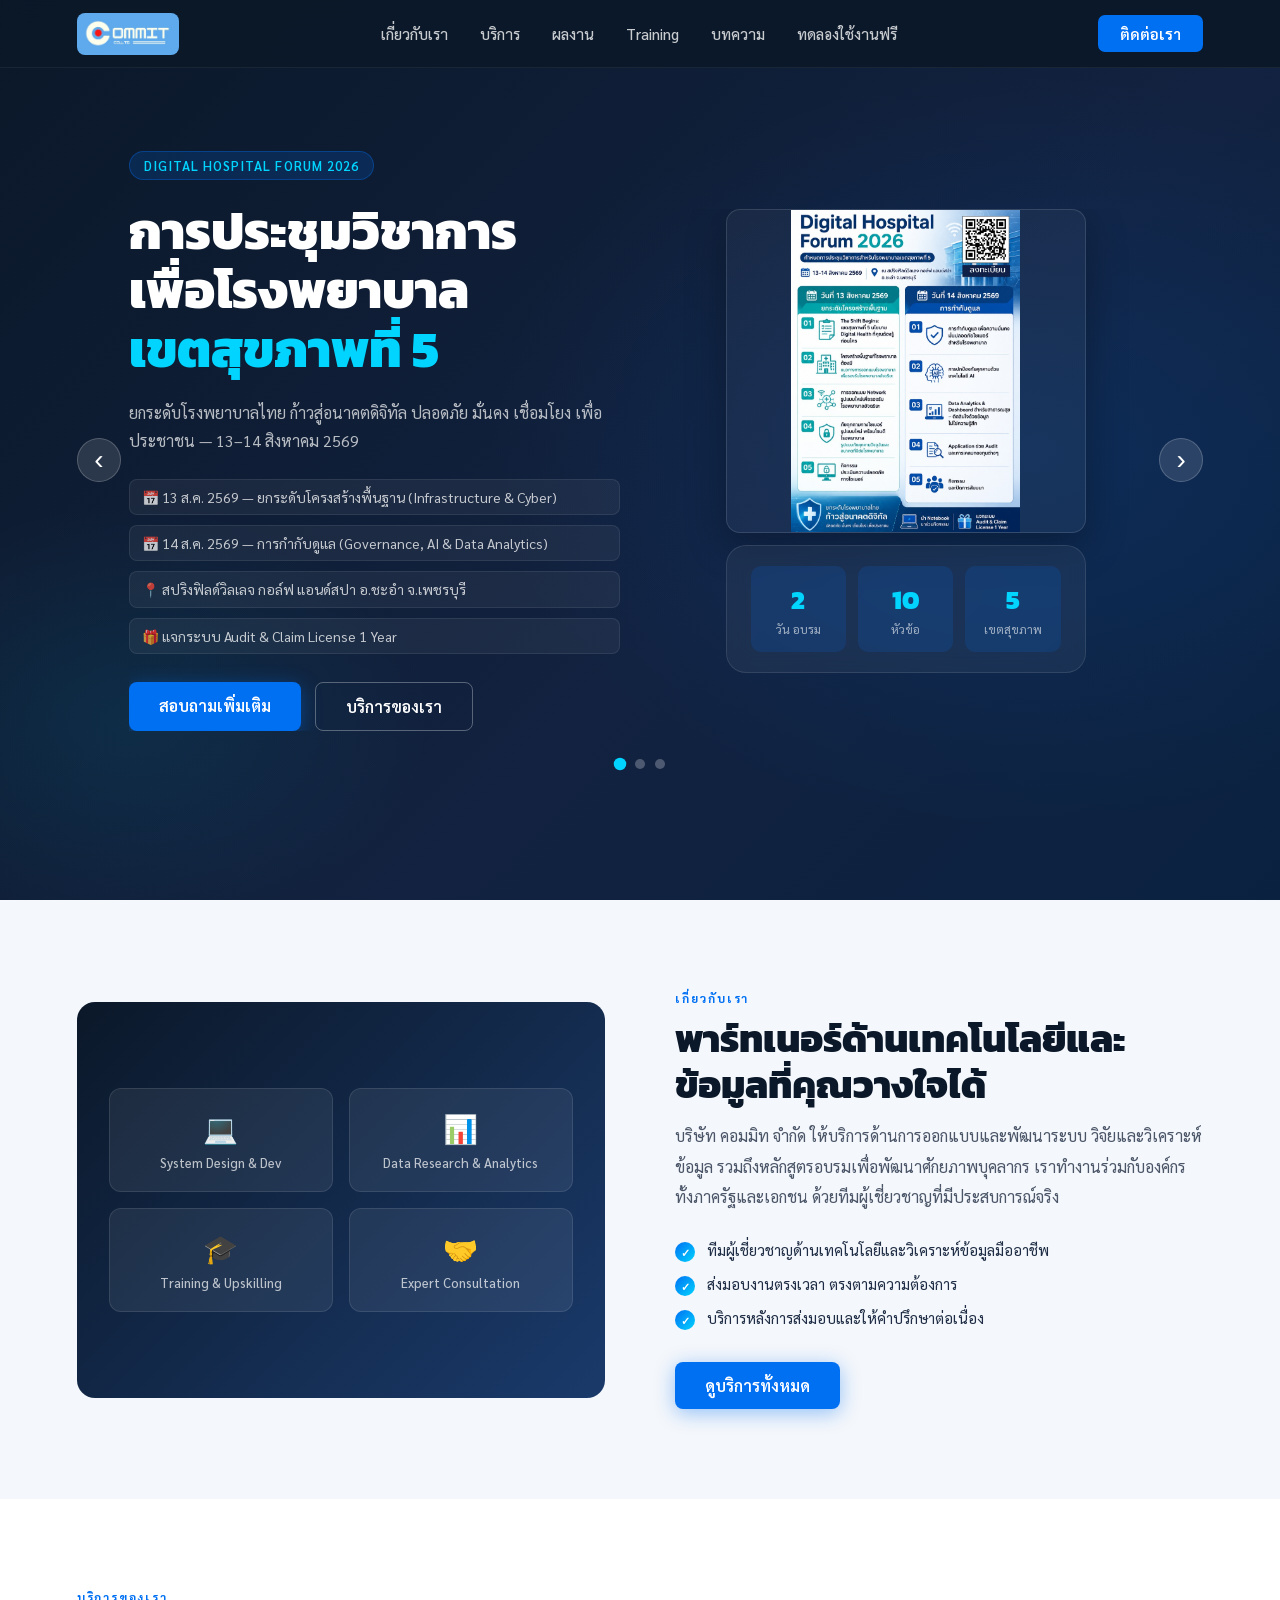
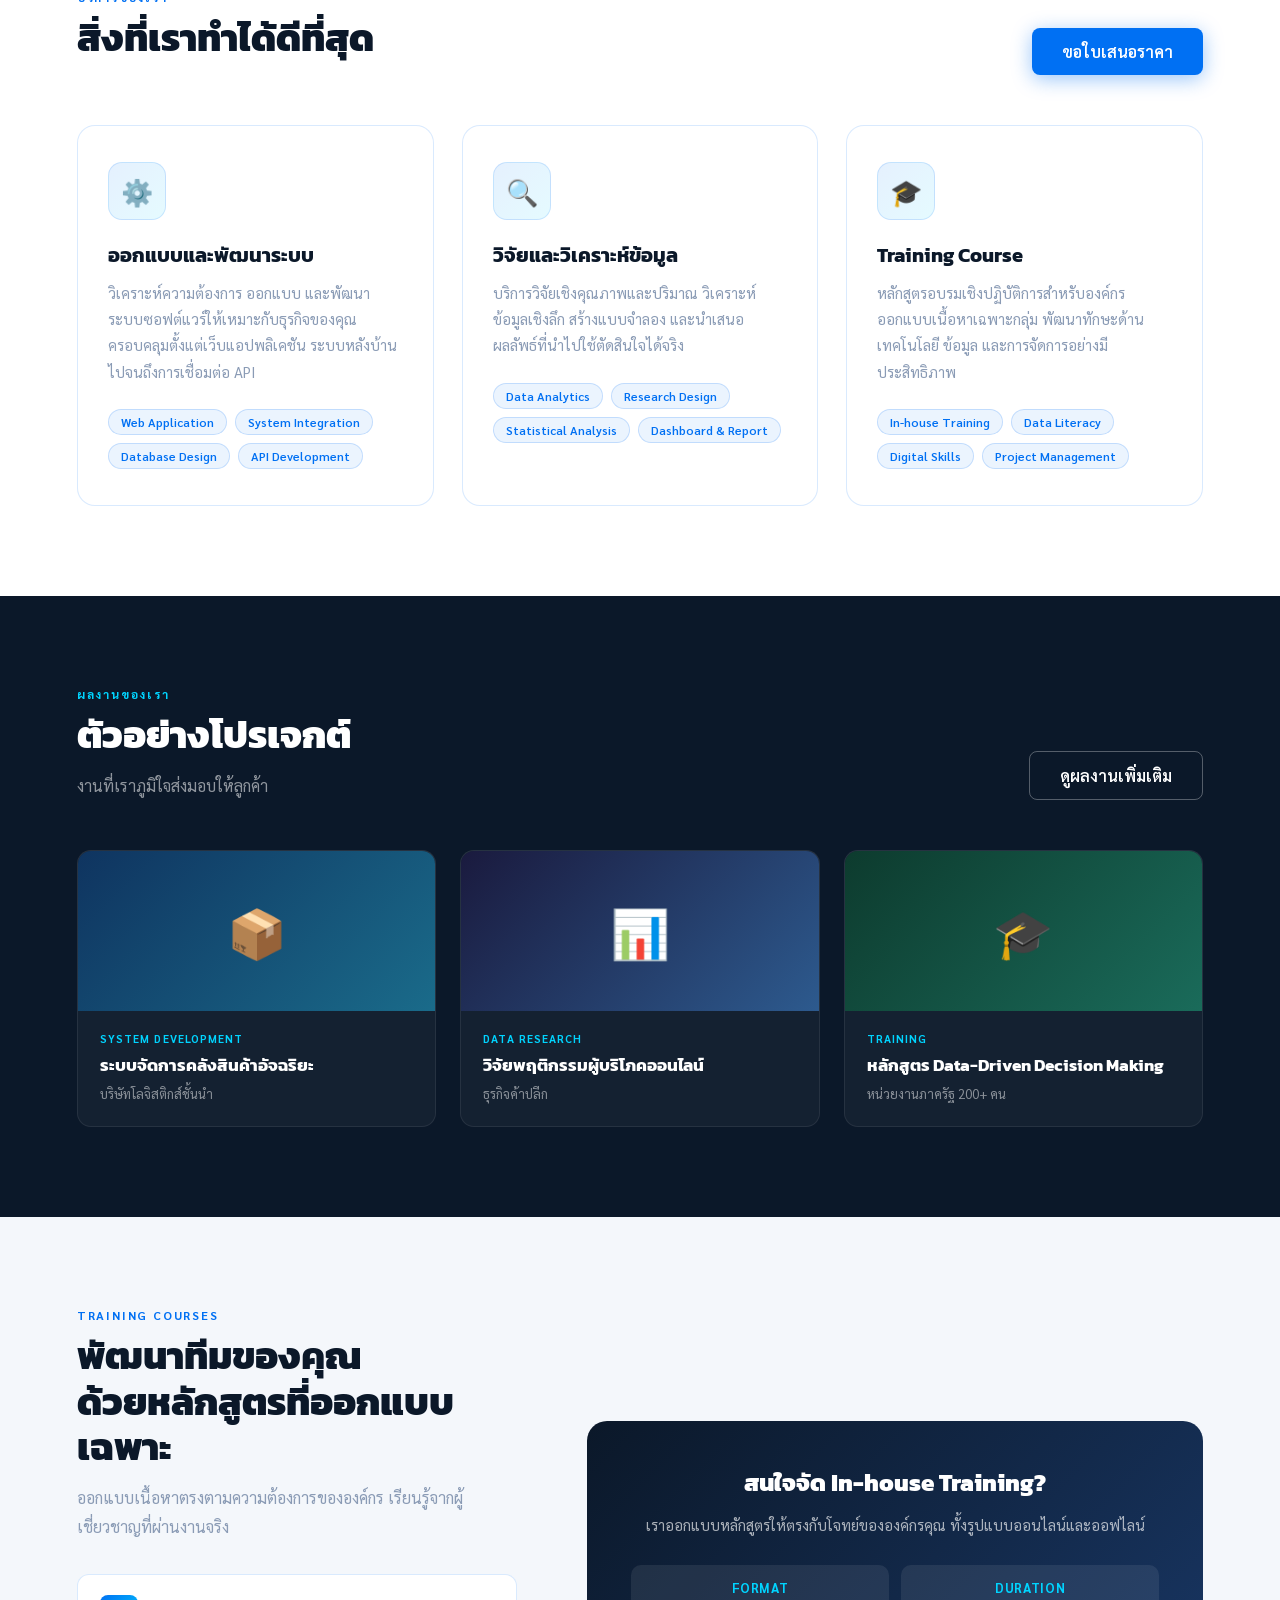
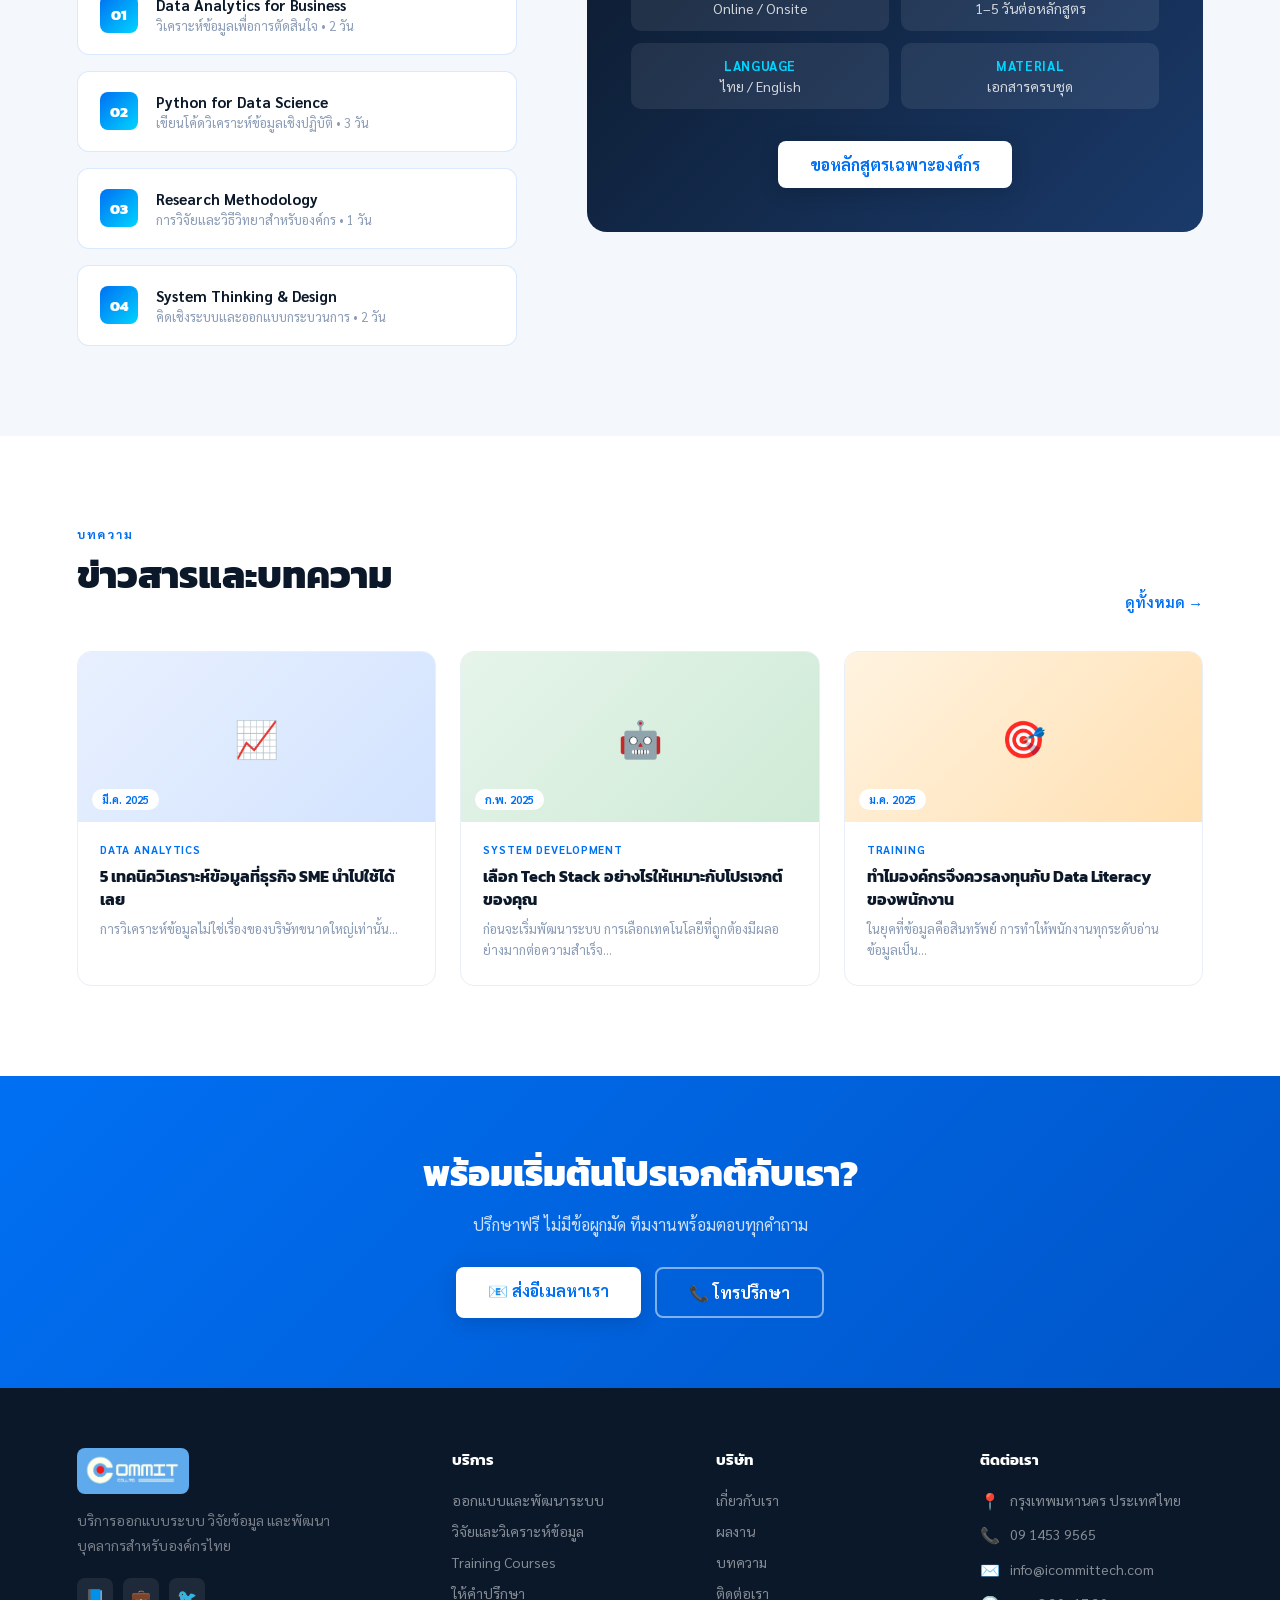
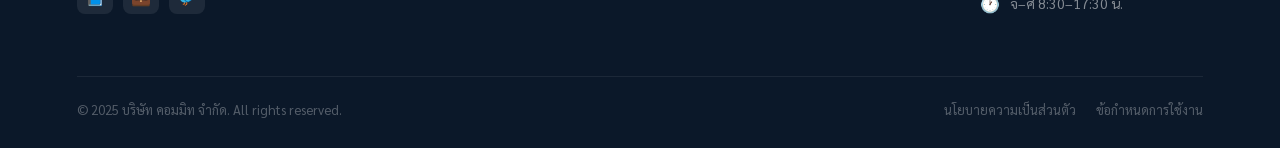
==== commit 9ef7f619: "Add trial registration page and pause forum signup on the site. Replace the Google trial form with a" ====
--- a/index.html
+++ b/index.html
@@ -24,7 +24,7 @@
   <link href="https://fonts.googleapis.com/css2?family=Sarabun:wght@300;400;500;600;700;800&family=Kanit:wght@400;600;700;800&display=swap" rel="stylesheet" />
 
   <!-- Stylesheet -->
-  <link rel="stylesheet" href="css/style.css?v=2" />
+  <link rel="stylesheet" href="css/style.css?v=6" />
 </head>
 <body>
 
@@ -42,8 +42,7 @@
     <li><a href="#projects">ผลงาน</a></li>
     <li><a href="#training">Training</a></li>
     <li><a href="#news">บทความ</a></li>
-    <li><a href="https://forms.gle/z83LAhPh6imZP6ET9">ทดลองใช้งานฟรี</a></li>
-    <li><a href="https://forms.gle/vvv1M8aDuidZTi8C6">ลงทะเบียนประชุม</a></li>
+    <li><a href="trial.html">ทดลองใช้งานฟรี</a></li>
 
   </ul>
 
@@ -63,6 +62,7 @@
   <a href="#projects">ผลงาน</a>
   <a href="#training">Training</a>
   <a href="#news">บทความ</a>
+  <a href="trial.html">ทดลองใช้งานฟรี</a>
   <a href="#contact">ติดต่อเรา</a>
 </div>
 
@@ -97,8 +97,8 @@
               <li>🎁 แจกระบบ Audit &amp; Claim License 1 Year</li>
             </ul>
             <div class="hero-btns">
-              <a href="https://forms.gle/vvv1M8aDuidZTi8C6" class="btn-primary" target="_blank" rel="noopener">ลงทะเบียนประชุม</a>
-              <a href="#contact" class="btn-outline">สอบถามเพิ่มเติม</a>
+              <a href="#contact" class="btn-primary">สอบถามเพิ่มเติม</a>
+              <a href="#services" class="btn-outline">บริการของเรา</a>
             </div>
           </div>
           <div class="hero-visual" aria-hidden="true">
@@ -193,7 +193,7 @@
               <li>⚙️ ติดตั้งง่าย เปิดด้วย Chrome/Edge ไม่ต้องลง Server</li>
             </ul>
             <div class="hero-btns">
-              <a href="https://forms.gle/z83LAhPh6imZP6ET9" class="btn-primary" target="_blank" rel="noopener">ทดลองใช้ฟรี 30 วัน</a>
+              <a href="trial.html" class="btn-primary">ทดลองใช้ฟรี 30 วัน</a>
               <a href="https://icommittech.com" class="btn-outline" target="_blank" rel="noopener">icommittech.com</a>
             </div>
           </div>
--- a/css/style.css
+++ b/css/style.css
@@ -482,3 +482,206 @@
   .cta-feat { grid-template-columns: 1fr; }
   .projects-header { flex-direction: column; align-items: flex-start; }
 }
+
+/* ── REGISTER PAGE ───────────────────────────────────── */
+.register-page { background: var(--off); min-height: 100vh; }
+.register-main {
+  max-width: 760px; margin: 0 auto;
+  padding: 108px 6% 64px;
+}
+.register-hero { text-align: center; margin-bottom: 36px; }
+.register-title {
+  font-family: 'Kanit', sans-serif;
+  font-size: clamp(28px, 4vw, 40px);
+  font-weight: 800; color: var(--navy);
+  margin-bottom: 12px; line-height: 1.2;
+}
+.register-subtitle {
+  font-size: 16px; color: var(--gray); line-height: 1.75;
+}
+.register-subtitle strong { color: var(--blue); }
+.form-card {
+  background: #fff;
+  border: 1.5px solid var(--border);
+  border-radius: 18px;
+  padding: 36px 32px;
+  box-shadow: var(--shadow);
+}
+.form-row {
+  display: grid;
+  grid-template-columns: 1fr 1fr;
+  gap: 20px;
+}
+.form-group { margin-bottom: 20px; }
+.form-group label {
+  display: block;
+  font-size: 14px; font-weight: 600;
+  color: var(--navy); margin-bottom: 8px;
+}
+.form-group .req { color: #e53e3e; }
+.form-input {
+  width: 100%;
+  padding: 12px 14px;
+  border: 1.5px solid #dde5f0;
+  border-radius: 8px;
+  font-family: 'Sarabun', sans-serif;
+  font-size: 15px;
+  color: var(--text);
+  background: #fff;
+  transition: border-color .2s, box-shadow .2s;
+}
+.form-input:focus {
+  outline: none;
+  border-color: var(--blue);
+  box-shadow: 0 0 0 3px rgba(0,112,243,0.12);
+}
+.form-textarea { resize: vertical; min-height: 90px; }
+.form-check-label {
+  display: flex; align-items: flex-start; gap: 10px;
+  font-size: 15px; color: var(--text); cursor: pointer;
+}
+.form-check-label input { margin-top: 4px; accent-color: var(--blue); }
+.form-footer { margin-top: 8px; text-align: center; }
+.btn-submit { width: 100%; border: none; cursor: pointer; font-family: 'Sarabun', sans-serif; font-size: 16px; }
+.form-privacy { font-size: 13px; color: var(--gray); margin-top: 14px; }
+.form-alert {
+  border-radius: 16px; padding: 32px 28px;
+  text-align: center; margin-bottom: 24px;
+}
+.form-alert--success {
+  background: linear-gradient(135deg, #e8f8ef, #d4f1e3);
+  border: 1.5px solid #9ae6b4;
+}
+.form-alert--success h2 {
+  font-family: 'Kanit', sans-serif;
+  font-size: 24px; color: #276749; margin: 12px 0 8px;
+}
+.form-alert--success p { color: #2f855a; line-height: 1.7; margin-bottom: 8px; }
+.form-alert-note { font-weight: 600; margin: 16px 0 24px !important; }
+.form-alert-icon {
+  width: 52px; height: 52px; border-radius: 50%;
+  background: #38a169; color: #fff;
+  font-size: 26px; font-weight: 700;
+  display: flex; align-items: center; justify-content: center;
+  margin: 0 auto;
+}
+.form-alert--error {
+  background: #fff5f5; border: 1.5px solid #feb2b2;
+  color: #c53030; font-size: 15px; padding: 16px 20px;
+}
+.form-alert--closed {
+  background: #fffaf0; border: 1.5px solid #f6e05e;
+  text-align: center; padding: 36px 28px;
+}
+.form-alert--closed h2 {
+  font-family: 'Kanit', sans-serif;
+  font-size: 24px; color: #975a16; margin: 12px 0 8px;
+}
+.form-alert--closed p { color: #744210; line-height: 1.7; }
+.form-alert-icon--closed {
+  background: #d69e2e;
+}
+.register-footer {
+  text-align: center; padding: 24px 6% 40px;
+  font-size: 13px; color: var(--gray);
+}
+.register-footer a { color: var(--blue); text-decoration: none; }
+.nav-links a.active { color: var(--cyan); }
+@media (max-width: 680px) {
+  .form-row { grid-template-columns: 1fr; }
+  .form-card { padding: 24px 20px; }
+}
+
+/* ── ADMIN PAGE ──────────────────────────────────────── */
+.admin-page { background: var(--off); min-height: 100vh; }
+.admin-header {
+  position: fixed; top: 0; left: 0; right: 0; z-index: 100;
+  background: var(--navy); border-bottom: 1px solid rgba(255,255,255,0.08);
+  height: 60px;
+}
+.admin-header-inner {
+  max-width: 1280px; margin: 0 auto; padding: 0 5%;
+  height: 100%; display: flex; align-items: center; justify-content: space-between;
+}
+.admin-logo {
+  display: flex; align-items: center; gap: 12px;
+  text-decoration: none; color: #fff;
+  font-family: 'Kanit', sans-serif; font-weight: 700; font-size: 16px;
+}
+.admin-user-bar { display: flex; align-items: center; gap: 14px; }
+.admin-user-bar span { font-size: 13px; color: rgba(255,255,255,0.6); }
+.admin-main { max-width: 1280px; margin: 0 auto; padding: 84px 5% 48px; }
+.admin-login-wrap { max-width: 440px; margin: 40px auto 0; }
+.admin-login-card { margin-top: 0; }
+.admin-top {
+  display: flex; justify-content: space-between; align-items: flex-start;
+  flex-wrap: wrap; gap: 16px; margin-bottom: 24px;
+}
+.admin-page-title {
+  font-family: 'Kanit', sans-serif; font-size: 28px; font-weight: 800;
+  color: var(--navy); margin-bottom: 4px;
+}
+.admin-page-sub { font-size: 14px; color: var(--gray); }
+.admin-actions { display: flex; gap: 10px; flex-wrap: wrap; }
+.admin-tabs {
+  display: flex; gap: 8px; margin-bottom: 20px;
+  border-bottom: 1.5px solid var(--border); padding-bottom: 0;
+}
+.admin-tab {
+  background: transparent; border: none; border-bottom: 3px solid transparent;
+  padding: 10px 18px; margin-bottom: -1.5px;
+  font-family: 'Sarabun', sans-serif; font-size: 15px; font-weight: 600;
+  color: var(--gray); cursor: pointer; transition: color .2s, border-color .2s;
+}
+.admin-tab:hover { color: var(--blue); }
+.admin-tab.active {
+  color: var(--blue); border-bottom-color: var(--blue);
+}
+.btn-admin-outline {
+  background: #fff; color: var(--navy); border: 1.5px solid var(--border);
+  padding: 10px 18px; border-radius: 8px; font-family: 'Sarabun', sans-serif;
+  font-size: 14px; font-weight: 600; cursor: pointer; transition: border-color .2s;
+}
+.btn-admin-outline:hover { border-color: var(--blue); color: var(--blue); }
+.admin-stats {
+  display: grid; grid-template-columns: repeat(4, 1fr);
+  gap: 16px; margin-bottom: 24px;
+}
+.admin-stat-card {
+  background: #fff; border: 1.5px solid var(--border); border-radius: 12px;
+  padding: 20px 16px; text-align: center;
+}
+.admin-stat-num {
+  display: block; font-family: 'Kanit', sans-serif;
+  font-size: 32px; font-weight: 800; color: var(--blue);
+}
+.admin-stat-lbl { font-size: 13px; color: var(--gray); margin-top: 4px; display: block; }
+.admin-toolbar { margin-bottom: 16px; }
+.admin-search { max-width: 400px; }
+.admin-table-wrap {
+  background: #fff; border: 1.5px solid var(--border); border-radius: 14px;
+  overflow-x: auto; box-shadow: var(--shadow);
+}
+.admin-table { width: 100%; border-collapse: collapse; font-size: 14px; min-width: 960px; }
+.admin-table th {
+  background: var(--navy); color: #fff; font-weight: 600;
+  padding: 12px 14px; text-align: left; white-space: nowrap;
+  font-size: 13px;
+}
+.admin-table td {
+  padding: 11px 14px; border-bottom: 1px solid #eef2f8;
+  color: var(--text); vertical-align: top;
+}
+.admin-table tbody tr:hover { background: #f8fbff; }
+.admin-table tbody tr:last-child td { border-bottom: none; }
+.admin-empty { text-align: center; color: var(--gray); padding: 32px !important; }
+.admin-table-count { font-size: 13px; color: var(--gray); margin-top: 10px; text-align: right; }
+@media (max-width: 900px) {
+  .admin-stats { grid-template-columns: repeat(2, 1fr); }
+}
+@media (max-width: 580px) {
+  .admin-stats { grid-template-columns: 1fr; }
+  .admin-top { flex-direction: column; }
+  .admin-actions { width: 100%; }
+  .admin-actions button { flex: 1; }
+}
